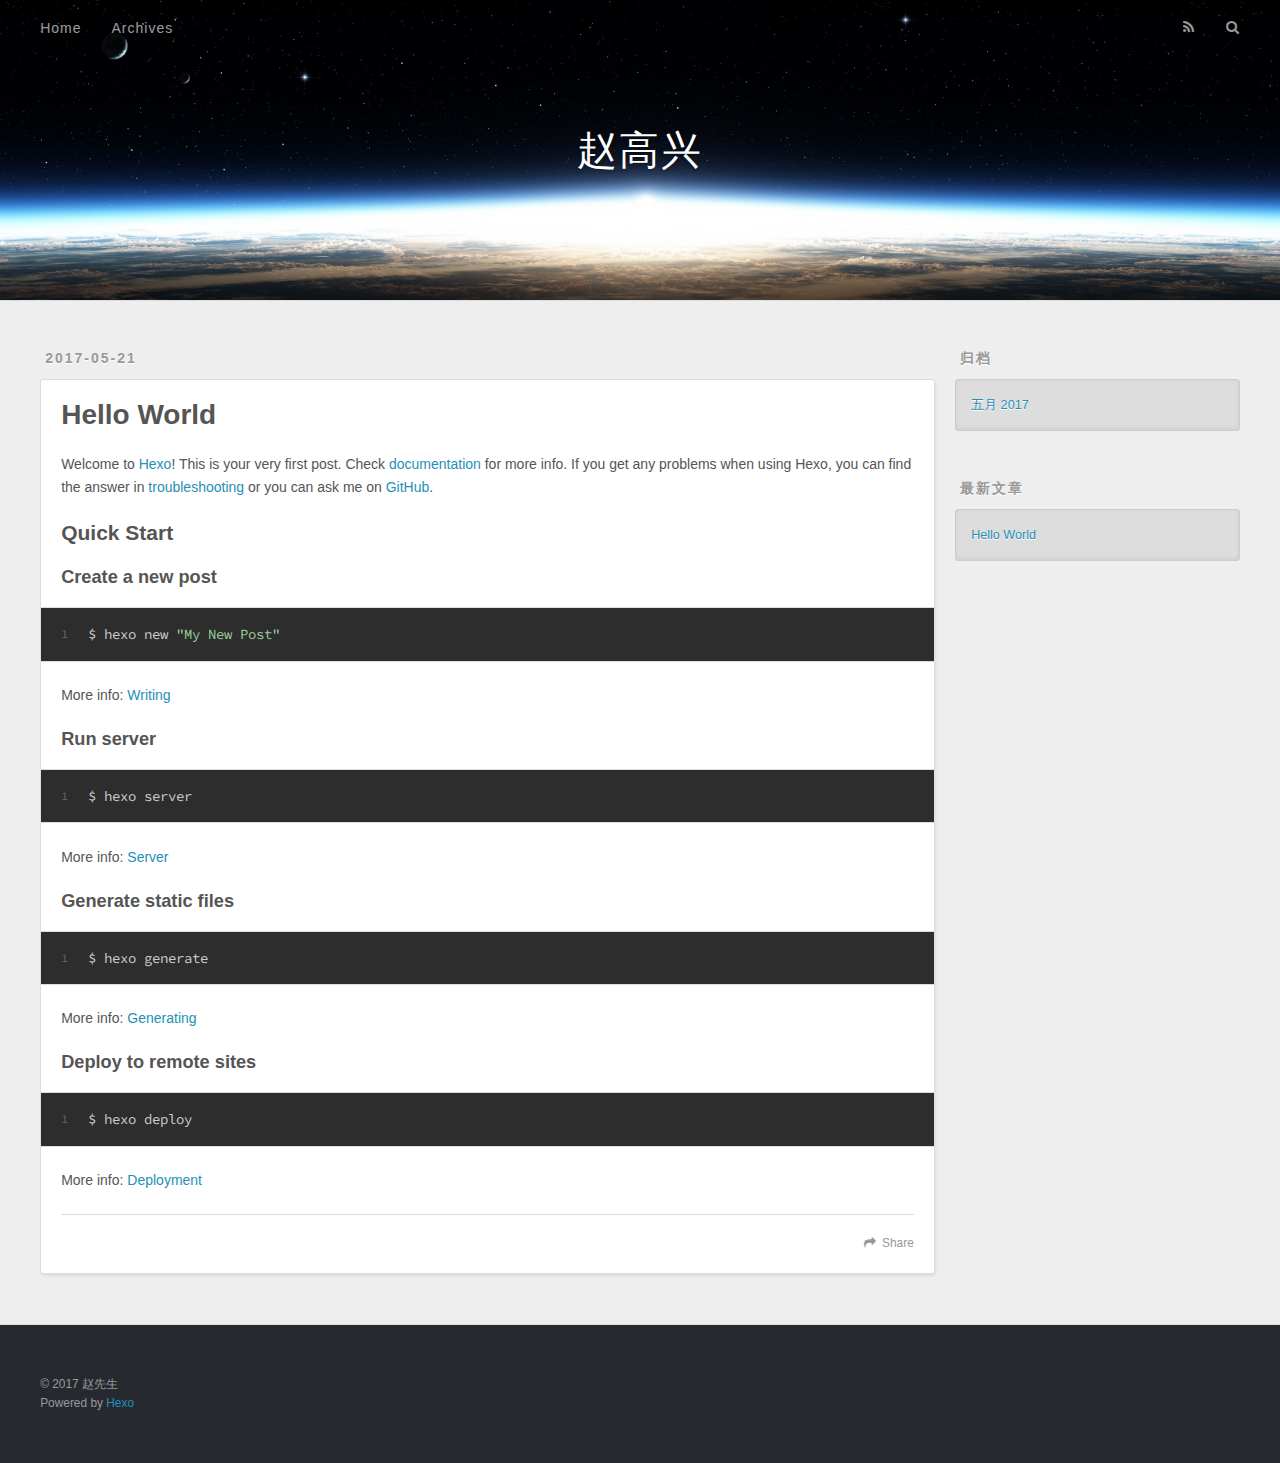
==== index.html @ 6058d3d8 "Site updated: 2017-05-21 15:05:29" ====
<!DOCTYPE html>
<html>
<head>
  <meta charset="utf-8">
  
  <title>赵高兴</title>
  <meta name="viewport" content="width=device-width, initial-scale=1, maximum-scale=1">
  <meta property="og:type" content="website">
<meta property="og:title" content="赵高兴">
<meta property="og:url" content="https://zhaogaoxing.github.io/index.html">
<meta property="og:site_name" content="赵高兴">
<meta name="twitter:card" content="summary">
<meta name="twitter:title" content="赵高兴">
  
    <link rel="alternate" href="/atom.xml" title="赵高兴" type="application/atom+xml">
  
  
    <link rel="icon" href="/favicon.png">
  
  
    <link href="//fonts.googleapis.com/css?family=Source+Code+Pro" rel="stylesheet" type="text/css">
  
  <link rel="stylesheet" href="/css/style.css">
  

</head>

<body>
  <div id="container">
    <div id="wrap">
      <header id="header">
  <div id="banner"></div>
  <div id="header-outer" class="outer">
    <div id="header-title" class="inner">
      <h1 id="logo-wrap">
        <a href="/" id="logo">赵高兴</a>
      </h1>
      
    </div>
    <div id="header-inner" class="inner">
      <nav id="main-nav">
        <a id="main-nav-toggle" class="nav-icon"></a>
        
          <a class="main-nav-link" href="/">Home</a>
        
          <a class="main-nav-link" href="/archives">Archives</a>
        
      </nav>
      <nav id="sub-nav">
        
          <a id="nav-rss-link" class="nav-icon" href="/atom.xml" title="RSS Feed"></a>
        
        <a id="nav-search-btn" class="nav-icon" title="搜索"></a>
      </nav>
      <div id="search-form-wrap">
        <form action="//google.com/search" method="get" accept-charset="UTF-8" class="search-form"><input type="search" name="q" class="search-form-input" placeholder="Search"><button type="submit" class="search-form-submit">&#xF002;</button><input type="hidden" name="sitesearch" value="https://zhaogaoxing.github.io"></form>
      </div>
    </div>
  </div>
</header>
      <div class="outer">
        <section id="main">
  
    <article id="post-hello-world" class="article article-type-post" itemscope itemprop="blogPost">
  <div class="article-meta">
    <a href="/2017/05/21/hello-world/" class="article-date">
  <time datetime="2017-05-21T06:46:39.520Z" itemprop="datePublished">2017-05-21</time>
</a>
    
  </div>
  <div class="article-inner">
    
    
      <header class="article-header">
        
  
    <h1 itemprop="name">
      <a class="article-title" href="/2017/05/21/hello-world/">Hello World</a>
    </h1>
  

      </header>
    
    <div class="article-entry" itemprop="articleBody">
      
        <p>Welcome to <a href="https://hexo.io/" target="_blank" rel="external">Hexo</a>! This is your very first post. Check <a href="https://hexo.io/docs/" target="_blank" rel="external">documentation</a> for more info. If you get any problems when using Hexo, you can find the answer in <a href="https://hexo.io/docs/troubleshooting.html" target="_blank" rel="external">troubleshooting</a> or you can ask me on <a href="https://github.com/hexojs/hexo/issues" target="_blank" rel="external">GitHub</a>.</p>
<h2 id="Quick-Start"><a href="#Quick-Start" class="headerlink" title="Quick Start"></a>Quick Start</h2><h3 id="Create-a-new-post"><a href="#Create-a-new-post" class="headerlink" title="Create a new post"></a>Create a new post</h3><figure class="highlight bash"><table><tr><td class="gutter"><pre><div class="line">1</div></pre></td><td class="code"><pre><div class="line">$ hexo new <span class="string">"My New Post"</span></div></pre></td></tr></table></figure>
<p>More info: <a href="https://hexo.io/docs/writing.html" target="_blank" rel="external">Writing</a></p>
<h3 id="Run-server"><a href="#Run-server" class="headerlink" title="Run server"></a>Run server</h3><figure class="highlight bash"><table><tr><td class="gutter"><pre><div class="line">1</div></pre></td><td class="code"><pre><div class="line">$ hexo server</div></pre></td></tr></table></figure>
<p>More info: <a href="https://hexo.io/docs/server.html" target="_blank" rel="external">Server</a></p>
<h3 id="Generate-static-files"><a href="#Generate-static-files" class="headerlink" title="Generate static files"></a>Generate static files</h3><figure class="highlight bash"><table><tr><td class="gutter"><pre><div class="line">1</div></pre></td><td class="code"><pre><div class="line">$ hexo generate</div></pre></td></tr></table></figure>
<p>More info: <a href="https://hexo.io/docs/generating.html" target="_blank" rel="external">Generating</a></p>
<h3 id="Deploy-to-remote-sites"><a href="#Deploy-to-remote-sites" class="headerlink" title="Deploy to remote sites"></a>Deploy to remote sites</h3><figure class="highlight bash"><table><tr><td class="gutter"><pre><div class="line">1</div></pre></td><td class="code"><pre><div class="line">$ hexo deploy</div></pre></td></tr></table></figure>
<p>More info: <a href="https://hexo.io/docs/deployment.html" target="_blank" rel="external">Deployment</a></p>

      
    </div>
    <footer class="article-footer">
      <a data-url="https://zhaogaoxing.github.io/2017/05/21/hello-world/" data-id="cj2ycz1je00007kfhvyjautcq" class="article-share-link">Share</a>
      
      
    </footer>
  </div>
  
</article>


  

</section>
        
          <aside id="sidebar">
  
    

  
    

  
    
  
    
  <div class="widget-wrap">
    <h3 class="widget-title">归档</h3>
    <div class="widget">
      <ul class="archive-list"><li class="archive-list-item"><a class="archive-list-link" href="/archives/2017/05/">五月 2017</a></li></ul>
    </div>
  </div>


  
    
  <div class="widget-wrap">
    <h3 class="widget-title">最新文章</h3>
    <div class="widget">
      <ul>
        
          <li>
            <a href="/2017/05/21/hello-world/">Hello World</a>
          </li>
        
      </ul>
    </div>
  </div>

  
</aside>
        
      </div>
      <footer id="footer">
  
  <div class="outer">
    <div id="footer-info" class="inner">
      &copy; 2017 赵先生<br>
      Powered by <a href="http://hexo.io/" target="_blank">Hexo</a>
    </div>
  </div>
</footer>
    </div>
    <nav id="mobile-nav">
  
    <a href="/" class="mobile-nav-link">Home</a>
  
    <a href="/archives" class="mobile-nav-link">Archives</a>
  
</nav>
    

<script src="//ajax.googleapis.com/ajax/libs/jquery/2.0.3/jquery.min.js"></script>


  <link rel="stylesheet" href="/fancybox/jquery.fancybox.css">
  <script src="/fancybox/jquery.fancybox.pack.js"></script>


<script src="/js/script.js"></script>

  </div>
</body>
</html>
---- css/style.css ----
body {
  width: 100%;
}
body:before,
body:after {
  content: "";
  display: table;
}
body:after {
  clear: both;
}
html,
body,
div,
span,
applet,
object,
iframe,
h1,
h2,
h3,
h4,
h5,
h6,
p,
blockquote,
pre,
a,
abbr,
acronym,
address,
big,
cite,
code,
del,
dfn,
em,
img,
ins,
kbd,
q,
s,
samp,
small,
strike,
strong,
sub,
sup,
tt,
var,
dl,
dt,
dd,
ol,
ul,
li,
fieldset,
form,
label,
legend,
table,
caption,
tbody,
tfoot,
thead,
tr,
th,
td {
  margin: 0;
  padding: 0;
  border: 0;
  outline: 0;
  font-weight: inherit;
  font-style: inherit;
  font-family: inherit;
  font-size: 100%;
  vertical-align: baseline;
}
body {
  line-height: 1;
  color: #000;
  background: #fff;
}
ol,
ul {
  list-style: none;
}
table {
  border-collapse: separate;
  border-spacing: 0;
  vertical-align: middle;
}
caption,
th,
td {
  text-align: left;
  font-weight: normal;
  vertical-align: middle;
}
a img {
  border: none;
}
input,
button {
  margin: 0;
  padding: 0;
}
input::-moz-focus-inner,
button::-moz-focus-inner {
  border: 0;
  padding: 0;
}
@font-face {
  font-family: FontAwesome;
  font-style: normal;
  font-weight: normal;
  src: url("fonts/fontawesome-webfont.eot?v=#4.0.3");
  src: url("fonts/fontawesome-webfont.eot?#iefix&v=#4.0.3") format("embedded-opentype"), url("fonts/fontawesome-webfont.woff?v=#4.0.3") format("woff"), url("fonts/fontawesome-webfont.ttf?v=#4.0.3") format("truetype"), url("fonts/fontawesome-webfont.svg#fontawesomeregular?v=#4.0.3") format("svg");
}
html,
body,
#container {
  height: 100%;
}
body {
  background: #eee;
  font: 14px "Helvetica Neue", Helvetica, Arial, sans-serif;
  -webkit-text-size-adjust: 100%;
}
.outer {
  max-width: 1220px;
  margin: 0 auto;
  padding: 0 20px;
}
.outer:before,
.outer:after {
  content: "";
  display: table;
}
.outer:after {
  clear: both;
}
.inner {
  display: inline;
  float: left;
  width: 98.33333333333333%;
  margin: 0 0.833333333333333%;
}
.left,
.alignleft {
  float: left;
}
.right,
.alignright {
  float: right;
}
.clear {
  clear: both;
}
#container {
  position: relative;
}
.mobile-nav-on {
  overflow: hidden;
}
#wrap {
  height: 100%;
  width: 100%;
  position: absolute;
  top: 0;
  left: 0;
  -webkit-transition: 0.2s ease-out;
  -moz-transition: 0.2s ease-out;
  -ms-transition: 0.2s ease-out;
  transition: 0.2s ease-out;
  z-index: 1;
  background: #eee;
}
.mobile-nav-on #wrap {
  left: 280px;
}
@media screen and (min-width: 768px) {
  #main {
    display: inline;
    float: left;
    width: 73.33333333333333%;
    margin: 0 0.833333333333333%;
  }
}
.article-date,
.article-category-link,
.archive-year,
.widget-title {
  text-decoration: none;
  text-transform: uppercase;
  letter-spacing: 2px;
  color: #999;
  margin-bottom: 1em;
  margin-left: 5px;
  line-height: 1em;
  text-shadow: 0 1px #fff;
  font-weight: bold;
}
.article-inner,
.archive-article-inner {
  background: #fff;
  -webkit-box-shadow: 1px 2px 3px #ddd;
  box-shadow: 1px 2px 3px #ddd;
  border: 1px solid #ddd;
  border-radius: 3px;
}
.article-entry h1,
.widget h1 {
  font-size: 2em;
}
.article-entry h2,
.widget h2 {
  font-size: 1.5em;
}
.article-entry h3,
.widget h3 {
  font-size: 1.3em;
}
.article-entry h4,
.widget h4 {
  font-size: 1.2em;
}
.article-entry h5,
.widget h5 {
  font-size: 1em;
}
.article-entry h6,
.widget h6 {
  font-size: 1em;
  color: #999;
}
.article-entry hr,
.widget hr {
  border: 1px dashed #ddd;
}
.article-entry strong,
.widget strong {
  font-weight: bold;
}
.article-entry em,
.widget em,
.article-entry cite,
.widget cite {
  font-style: italic;
}
.article-entry sup,
.widget sup,
.article-entry sub,
.widget sub {
  font-size: 0.75em;
  line-height: 0;
  position: relative;
  vertical-align: baseline;
}
.article-entry sup,
.widget sup {
  top: -0.5em;
}
.article-entry sub,
.widget sub {
  bottom: -0.2em;
}
.article-entry small,
.widget small {
  font-size: 0.85em;
}
.article-entry acronym,
.widget acronym,
.article-entry abbr,
.widget abbr {
  border-bottom: 1px dotted;
}
.article-entry ul,
.widget ul,
.article-entry ol,
.widget ol,
.article-entry dl,
.widget dl {
  margin: 0 20px;
  line-height: 1.6em;
}
.article-entry ul ul,
.widget ul ul,
.article-entry ol ul,
.widget ol ul,
.article-entry ul ol,
.widget ul ol,
.article-entry ol ol,
.widget ol ol {
  margin-top: 0;
  margin-bottom: 0;
}
.article-entry ul,
.widget ul {
  list-style: disc;
}
.article-entry ol,
.widget ol {
  list-style: decimal;
}
.article-entry dt,
.widget dt {
  font-weight: bold;
}
#header {
  height: 300px;
  position: relative;
  border-bottom: 1px solid #ddd;
}
#header:before,
#header:after {
  content: "";
  position: absolute;
  left: 0;
  right: 0;
  height: 40px;
}
#header:before {
  top: 0;
  background: -webkit-linear-gradient(rgba(0,0,0,0.2), transparent);
  background: -moz-linear-gradient(rgba(0,0,0,0.2), transparent);
  background: -ms-linear-gradient(rgba(0,0,0,0.2), transparent);
  background: linear-gradient(rgba(0,0,0,0.2), transparent);
}
#header:after {
  bottom: 0;
  background: -webkit-linear-gradient(transparent, rgba(0,0,0,0.2));
  background: -moz-linear-gradient(transparent, rgba(0,0,0,0.2));
  background: -ms-linear-gradient(transparent, rgba(0,0,0,0.2));
  background: linear-gradient(transparent, rgba(0,0,0,0.2));
}
#header-outer {
  height: 100%;
  position: relative;
}
#header-inner {
  position: relative;
  overflow: hidden;
}
#banner {
  position: absolute;
  top: 0;
  left: 0;
  width: 100%;
  height: 100%;
  background: url("images/banner.jpg") center #000;
  -webkit-background-size: cover;
  -moz-background-size: cover;
  background-size: cover;
  z-index: -1;
}
#header-title {
  text-align: center;
  height: 40px;
  position: absolute;
  top: 50%;
  left: 0;
  margin-top: -20px;
}
#logo,
#subtitle {
  text-decoration: none;
  color: #fff;
  font-weight: 300;
  text-shadow: 0 1px 4px rgba(0,0,0,0.3);
}
#logo {
  font-size: 40px;
  line-height: 40px;
  letter-spacing: 2px;
}
#subtitle {
  font-size: 16px;
  line-height: 16px;
  letter-spacing: 1px;
}
#subtitle-wrap {
  margin-top: 16px;
}
#main-nav {
  float: left;
  margin-left: -15px;
}
.nav-icon,
.main-nav-link {
  float: left;
  color: #fff;
  opacity: 0.6;
  text-decoration: none;
  text-shadow: 0 1px rgba(0,0,0,0.2);
  -webkit-transition: opacity 0.2s;
  -moz-transition: opacity 0.2s;
  -ms-transition: opacity 0.2s;
  transition: opacity 0.2s;
  display: block;
  padding: 20px 15px;
}
.nav-icon:hover,
.main-nav-link:hover {
  opacity: 1;
}
.nav-icon {
  font-family: FontAwesome;
  text-align: center;
  font-size: 14px;
  width: 14px;
  height: 14px;
  padding: 20px 15px;
  position: relative;
  cursor: pointer;
}
.main-nav-link {
  font-weight: 300;
  letter-spacing: 1px;
}
@media screen and (max-width: 479px) {
  .main-nav-link {
    display: none;
  }
}
#main-nav-toggle {
  display: none;
}
#main-nav-toggle:before {
  content: "\f0c9";
}
@media screen and (max-width: 479px) {
  #main-nav-toggle {
    display: block;
  }
}
#sub-nav {
  float: right;
  margin-right: -15px;
}
#nav-rss-link:before {
  content: "\f09e";
}
#nav-search-btn:before {
  content: "\f002";
}
#search-form-wrap {
  position: absolute;
  top: 15px;
  width: 150px;
  height: 30px;
  right: -150px;
  opacity: 0;
  -webkit-transition: 0.2s ease-out;
  -moz-transition: 0.2s ease-out;
  -ms-transition: 0.2s ease-out;
  transition: 0.2s ease-out;
}
#search-form-wrap.on {
  opacity: 1;
  right: 0;
}
@media screen and (max-width: 479px) {
  #search-form-wrap {
    width: 100%;
    right: -100%;
  }
}
.search-form {
  position: absolute;
  top: 0;
  left: 0;
  right: 0;
  background: #fff;
  padding: 5px 15px;
  border-radius: 15px;
  -webkit-box-shadow: 0 0 10px rgba(0,0,0,0.3);
  box-shadow: 0 0 10px rgba(0,0,0,0.3);
}
.search-form-input {
  border: none;
  background: none;
  color: #555;
  width: 100%;
  font: 13px "Helvetica Neue", Helvetica, Arial, sans-serif;
  outline: none;
}
.search-form-input::-webkit-search-results-decoration,
.search-form-input::-webkit-search-cancel-button {
  -webkit-appearance: none;
}
.search-form-submit {
  position: absolute;
  top: 50%;
  right: 10px;
  margin-top: -7px;
  font: 13px FontAwesome;
  border: none;
  background: none;
  color: #bbb;
  cursor: pointer;
}
.search-form-submit:hover,
.search-form-submit:focus {
  color: #777;
}
.article {
  margin: 50px 0;
}
.article-inner {
  overflow: hidden;
}
.article-meta:before,
.article-meta:after {
  content: "";
  display: table;
}
.article-meta:after {
  clear: both;
}
.article-date {
  float: left;
}
.article-category {
  float: left;
  line-height: 1em;
  color: #ccc;
  text-shadow: 0 1px #fff;
  margin-left: 8px;
}
.article-category:before {
  content: "\2022";
}
.article-category-link {
  margin: 0 12px 1em;
}
.article-header {
  padding: 20px 20px 0;
}
.article-title {
  text-decoration: none;
  font-size: 2em;
  font-weight: bold;
  color: #555;
  line-height: 1.1em;
  -webkit-transition: color 0.2s;
  -moz-transition: color 0.2s;
  -ms-transition: color 0.2s;
  transition: color 0.2s;
}
a.article-title:hover {
  color: #258fb8;
}
.article-entry {
  color: #555;
  padding: 0 20px;
}
.article-entry:before,
.article-entry:after {
  content: "";
  display: table;
}
.article-entry:after {
  clear: both;
}
.article-entry p,
.article-entry table {
  line-height: 1.6em;
  margin: 1.6em 0;
}
.article-entry h1,
.article-entry h2,
.article-entry h3,
.article-entry h4,
.article-entry h5,
.article-entry h6 {
  font-weight: bold;
}
.article-entry h1,
.article-entry h2,
.article-entry h3,
.article-entry h4,
.article-entry h5,
.article-entry h6 {
  line-height: 1.1em;
  margin: 1.1em 0;
}
.article-entry a {
  color: #258fb8;
  text-decoration: none;
}
.article-entry a:hover {
  text-decoration: underline;
}
.article-entry ul,
.article-entry ol,
.article-entry dl {
  margin-top: 1.6em;
  margin-bottom: 1.6em;
}
.article-entry img,
.article-entry video {
  max-width: 100%;
  height: auto;
  display: block;
  margin: auto;
}
.article-entry iframe {
  border: none;
}
.article-entry table {
  width: 100%;
  border-collapse: collapse;
  border-spacing: 0;
}
.article-entry th {
  font-weight: bold;
  border-bottom: 3px solid #ddd;
  padding-bottom: 0.5em;
}
.article-entry td {
  border-bottom: 1px solid #ddd;
  padding: 10px 0;
}
.article-entry blockquote {
  font-family: Georgia, "Times New Roman", serif;
  font-size: 1.4em;
  margin: 1.6em 20px;
  text-align: center;
}
.article-entry blockquote footer {
  font-size: 14px;
  margin: 1.6em 0;
  font-family: "Helvetica Neue", Helvetica, Arial, sans-serif;
}
.article-entry blockquote footer cite:before {
  content: "—";
  padding: 0 0.5em;
}
.article-entry .pullquote {
  text-align: left;
  width: 45%;
  margin: 0;
}
.article-entry .pullquote.left {
  margin-left: 0.5em;
  margin-right: 1em;
}
.article-entry .pullquote.right {
  margin-right: 0.5em;
  margin-left: 1em;
}
.article-entry .caption {
  color: #999;
  display: block;
  font-size: 0.9em;
  margin-top: 0.5em;
  position: relative;
  text-align: center;
}
.article-entry .video-container {
  position: relative;
  padding-top: 56.25%;
  height: 0;
  overflow: hidden;
}
.article-entry .video-container iframe,
.article-entry .video-container object,
.article-entry .video-container embed {
  position: absolute;
  top: 0;
  left: 0;
  width: 100%;
  height: 100%;
  margin-top: 0;
}
.article-more-link a {
  display: inline-block;
  line-height: 1em;
  padding: 6px 15px;
  border-radius: 15px;
  background: #eee;
  color: #999;
  text-shadow: 0 1px #fff;
  text-decoration: none;
}
.article-more-link a:hover {
  background: #258fb8;
  color: #fff;
  text-decoration: none;
  text-shadow: 0 1px #1e7293;
}
.article-footer {
  font-size: 0.85em;
  line-height: 1.6em;
  border-top: 1px solid #ddd;
  padding-top: 1.6em;
  margin: 0 20px 20px;
}
.article-footer:before,
.article-footer:after {
  content: "";
  display: table;
}
.article-footer:after {
  clear: both;
}
.article-footer a {
  color: #999;
  text-decoration: none;
}
.article-footer a:hover {
  color: #555;
}
.article-tag-list-item {
  float: left;
  margin-right: 10px;
}
.article-tag-list-link:before {
  content: "#";
}
.article-comment-link {
  float: right;
}
.article-comment-link:before {
  content: "\f075";
  font-family: FontAwesome;
  padding-right: 8px;
}
.article-share-link {
  cursor: pointer;
  float: right;
  margin-left: 20px;
}
.article-share-link:before {
  content: "\f064";
  font-family: FontAwesome;
  padding-right: 6px;
}
#article-nav {
  position: relative;
}
#article-nav:before,
#article-nav:after {
  content: "";
  display: table;
}
#article-nav:after {
  clear: both;
}
@media screen and (min-width: 768px) {
  #article-nav {
    margin: 50px 0;
  }
  #article-nav:before {
    width: 8px;
    height: 8px;
    position: absolute;
    top: 50%;
    left: 50%;
    margin-top: -4px;
    margin-left: -4px;
    content: "";
    border-radius: 50%;
    background: #ddd;
    -webkit-box-shadow: 0 1px 2px #fff;
    box-shadow: 0 1px 2px #fff;
  }
}
.article-nav-link-wrap {
  text-decoration: none;
  text-shadow: 0 1px #fff;
  color: #999;
  -webkit-box-sizing: border-box;
  -moz-box-sizing: border-box;
  box-sizing: border-box;
  margin-top: 50px;
  text-align: center;
  display: block;
}
.article-nav-link-wrap:hover {
  color: #555;
}
@media screen and (min-width: 768px) {
  .article-nav-link-wrap {
    width: 50%;
    margin-top: 0;
  }
}
@media screen and (min-width: 768px) {
  #article-nav-newer {
    float: left;
    text-align: right;
    padding-right: 20px;
  }
}
@media screen and (min-width: 768px) {
  #article-nav-older {
    float: right;
    text-align: left;
    padding-left: 20px;
  }
}
.article-nav-caption {
  text-transform: uppercase;
  letter-spacing: 2px;
  color: #ddd;
  line-height: 1em;
  font-weight: bold;
}
#article-nav-newer .article-nav-caption {
  margin-right: -2px;
}
.article-nav-title {
  font-size: 0.85em;
  line-height: 1.6em;
  margin-top: 0.5em;
}
.article-share-box {
  position: absolute;
  display: none;
  background: #fff;
  -webkit-box-shadow: 1px 2px 10px rgba(0,0,0,0.2);
  box-shadow: 1px 2px 10px rgba(0,0,0,0.2);
  border-radius: 3px;
  margin-left: -145px;
  overflow: hidden;
  z-index: 1;
}
.article-share-box.on {
  display: block;
}
.article-share-input {
  width: 100%;
  background: none;
  -webkit-box-sizing: border-box;
  -moz-box-sizing: border-box;
  box-sizing: border-box;
  font: 14px "Helvetica Neue", Helvetica, Arial, sans-serif;
  padding: 0 15px;
  color: #555;
  outline: none;
  border: 1px solid #ddd;
  border-radius: 3px 3px 0 0;
  height: 36px;
  line-height: 36px;
}
.article-share-links {
  background: #eee;
}
.article-share-links:before,
.article-share-links:after {
  content: "";
  display: table;
}
.article-share-links:after {
  clear: both;
}
.article-share-twitter,
.article-share-facebook,
.article-share-pinterest,
.article-share-google {
  width: 50px;
  height: 36px;
  display: block;
  float: left;
  position: relative;
  color: #999;
  text-shadow: 0 1px #fff;
}
.article-share-twitter:before,
.article-share-facebook:before,
.article-share-pinterest:before,
.article-share-google:before {
  font-size: 20px;
  font-family: FontAwesome;
  width: 20px;
  height: 20px;
  position: absolute;
  top: 50%;
  left: 50%;
  margin-top: -10px;
  margin-left: -10px;
  text-align: center;
}
.article-share-twitter:hover,
.article-share-facebook:hover,
.article-share-pinterest:hover,
.article-share-google:hover {
  color: #fff;
}
.article-share-twitter:before {
  content: "\f099";
}
.article-share-twitter:hover {
  background: #00aced;
  text-shadow: 0 1px #008abe;
}
.article-share-facebook:before {
  content: "\f09a";
}
.article-share-facebook:hover {
  background: #3b5998;
  text-shadow: 0 1px #2f477a;
}
.article-share-pinterest:before {
  content: "\f0d2";
}
.article-share-pinterest:hover {
  background: #cb2027;
  text-shadow: 0 1px #a21a1f;
}
.article-share-google:before {
  content: "\f0d5";
}
.article-share-google:hover {
  background: #dd4b39;
  text-shadow: 0 1px #be3221;
}
.article-gallery {
  background: #000;
  position: relative;
}
.article-gallery-photos {
  position: relative;
  overflow: hidden;
}
.article-gallery-img {
  display: none;
  max-width: 100%;
}
.article-gallery-img:first-child {
  display: block;
}
.article-gallery-img.loaded {
  position: absolute;
  display: block;
}
.article-gallery-img img {
  display: block;
  max-width: 100%;
  margin: 0 auto;
}
#comments {
  background: #fff;
  -webkit-box-shadow: 1px 2px 3px #ddd;
  box-shadow: 1px 2px 3px #ddd;
  padding: 20px;
  border: 1px solid #ddd;
  border-radius: 3px;
  margin: 50px 0;
}
#comments a {
  color: #258fb8;
}
.archives-wrap {
  margin: 50px 0;
}
.archives:before,
.archives:after {
  content: "";
  display: table;
}
.archives:after {
  clear: both;
}
.archive-year-wrap {
  margin-bottom: 1em;
}
.archives {
  -webkit-column-gap: 10px;
  -moz-column-gap: 10px;
  column-gap: 10px;
}
@media screen and (min-width: 480px) and (max-width: 767px) {
  .archives {
    -webkit-column-count: 2;
    -moz-column-count: 2;
    column-count: 2;
  }
}
@media screen and (min-width: 768px) {
  .archives {
    -webkit-column-count: 3;
    -moz-column-count: 3;
    column-count: 3;
  }
}
.archive-article {
  -webkit-column-break-inside: avoid;
  page-break-inside: avoid;
  overflow: hidden;
  break-inside: avoid-column;
}
.archive-article-inner {
  padding: 10px;
  margin-bottom: 15px;
}
.archive-article-title {
  text-decoration: none;
  font-weight: bold;
  color: #555;
  -webkit-transition: color 0.2s;
  -moz-transition: color 0.2s;
  -ms-transition: color 0.2s;
  transition: color 0.2s;
  line-height: 1.6em;
}
.archive-article-title:hover {
  color: #258fb8;
}
.archive-article-footer {
  margin-top: 1em;
}
.archive-article-date {
  color: #999;
  text-decoration: none;
  font-size: 0.85em;
  line-height: 1em;
  margin-bottom: 0.5em;
  display: block;
}
#page-nav {
  margin: 50px auto;
  background: #fff;
  -webkit-box-shadow: 1px 2px 3px #ddd;
  box-shadow: 1px 2px 3px #ddd;
  border: 1px solid #ddd;
  border-radius: 3px;
  text-align: center;
  color: #999;
  overflow: hidden;
}
#page-nav:before,
#page-nav:after {
  content: "";
  display: table;
}
#page-nav:after {
  clear: both;
}
#page-nav a,
#page-nav span {
  padding: 10px 20px;
  line-height: 1;
  height: 2ex;
}
#page-nav a {
  color: #999;
  text-decoration: none;
}
#page-nav a:hover {
  background: #999;
  color: #fff;
}
#page-nav .prev {
  float: left;
}
#page-nav .next {
  float: right;
}
#page-nav .page-number {
  display: inline-block;
}
@media screen and (max-width: 479px) {
  #page-nav .page-number {
    display: none;
  }
}
#page-nav .current {
  color: #555;
  font-weight: bold;
}
#page-nav .space {
  color: #ddd;
}
#footer {
  background: #262a30;
  padding: 50px 0;
  border-top: 1px solid #ddd;
  color: #999;
}
#footer a {
  color: #258fb8;
  text-decoration: none;
}
#footer a:hover {
  text-decoration: underline;
}
#footer-info {
  line-height: 1.6em;
  font-size: 0.85em;
}
.article-entry pre,
.article-entry .highlight {
  background: #2d2d2d;
  margin: 0 -20px;
  padding: 15px 20px;
  border-style: solid;
  border-color: #ddd;
  border-width: 1px 0;
  overflow: auto;
  color: #ccc;
  line-height: 22.400000000000002px;
}
.article-entry .highlight .gutter pre,
.article-entry .gist .gist-file .gist-data .line-numbers {
  color: #666;
  font-size: 0.85em;
}
.article-entry pre,
.article-entry code {
  font-family: "Source Code Pro", Consolas, Monaco, Menlo, Consolas, monospace;
}
.article-entry code {
  background: #eee;
  text-shadow: 0 1px #fff;
  padding: 0 0.3em;
}
.article-entry pre code {
  background: none;
  text-shadow: none;
  padding: 0;
}
.article-entry .highlight pre {
  border: none;
  margin: 0;
  padding: 0;
}
.article-entry .highlight table {
  margin: 0;
  width: auto;
}
.article-entry .highlight td {
  border: none;
  padding: 0;
}
.article-entry .highlight figcaption {
  font-size: 0.85em;
  color: #999;
  line-height: 1em;
  margin-bottom: 1em;
}
.article-entry .highlight figcaption:before,
.article-entry .highlight figcaption:after {
  content: "";
  display: table;
}
.article-entry .highlight figcaption:after {
  clear: both;
}
.article-entry .highlight figcaption a {
  float: right;
}
.article-entry .highlight .gutter pre {
  text-align: right;
  padding-right: 20px;
}
.article-entry .highlight .line {
  height: 22.400000000000002px;
}
.article-entry .highlight .line.marked {
  background: #515151;
}
.article-entry .gist {
  margin: 0 -20px;
  border-style: solid;
  border-color: #ddd;
  border-width: 1px 0;
  background: #2d2d2d;
  padding: 15px 20px 15px 0;
}
.article-entry .gist .gist-file {
  border: none;
  font-family: "Source Code Pro", Consolas, Monaco, Menlo, Consolas, monospace;
  margin: 0;
}
.article-entry .gist .gist-file .gist-data {
  background: none;
  border: none;
}
.article-entry .gist .gist-file .gist-data .line-numbers {
  background: none;
  border: none;
  padding: 0 20px 0 0;
}
.article-entry .gist .gist-file .gist-data .line-data {
  padding: 0 !important;
}
.article-entry .gist .gist-file .highlight {
  margin: 0;
  padding: 0;
  border: none;
}
.article-entry .gist .gist-file .gist-meta {
  background: #2d2d2d;
  color: #999;
  font: 0.85em "Helvetica Neue", Helvetica, Arial, sans-serif;
  text-shadow: 0 0;
  padding: 0;
  margin-top: 1em;
  margin-left: 20px;
}
.article-entry .gist .gist-file .gist-meta a {
  color: #258fb8;
  font-weight: normal;
}
.article-entry .gist .gist-file .gist-meta a:hover {
  text-decoration: underline;
}
pre .comment,
pre .title {
  color: #999;
}
pre .variable,
pre .attribute,
pre .tag,
pre .regexp,
pre .ruby .constant,
pre .xml .tag .title,
pre .xml .pi,
pre .xml .doctype,
pre .html .doctype,
pre .css .id,
pre .css .class,
pre .css .pseudo {
  color: #f2777a;
}
pre .number,
pre .preprocessor,
pre .built_in,
pre .literal,
pre .params,
pre .constant {
  color: #f99157;
}
pre .class,
pre .ruby .class .title,
pre .css .rules .attribute {
  color: #9c9;
}
pre .string,
pre .value,
pre .inheritance,
pre .header,
pre .ruby .symbol,
pre .xml .cdata {
  color: #9c9;
}
pre .css .hexcolor {
  color: #6cc;
}
pre .function,
pre .python .decorator,
pre .python .title,
pre .ruby .function .title,
pre .ruby .title .keyword,
pre .perl .sub,
pre .javascript .title,
pre .coffeescript .title {
  color: #69c;
}
pre .keyword,
pre .javascript .function {
  color: #c9c;
}
@media screen and (max-width: 479px) {
  #mobile-nav {
    position: absolute;
    top: 0;
    left: 0;
    width: 280px;
    height: 100%;
    background: #191919;
    border-right: 1px solid #fff;
  }
}
@media screen and (max-width: 479px) {
  .mobile-nav-link {
    display: block;
    color: #999;
    text-decoration: none;
    padding: 15px 20px;
    font-weight: bold;
  }
  .mobile-nav-link:hover {
    color: #fff;
  }
}
@media screen and (min-width: 768px) {
  #sidebar {
    display: inline;
    float: left;
    width: 23.333333333333332%;
    margin: 0 0.833333333333333%;
  }
}
.widget-wrap {
  margin: 50px 0;
}
.widget {
  color: #777;
  text-shadow: 0 1px #fff;
  background: #ddd;
  -webkit-box-shadow: 0 -1px 4px #ccc inset;
  box-shadow: 0 -1px 4px #ccc inset;
  border: 1px solid #ccc;
  padding: 15px;
  border-radius: 3px;
}
.widget a {
  color: #258fb8;
  text-decoration: none;
}
.widget a:hover {
  text-decoration: underline;
}
.widget ul ul,
.widget ol ul,
.widget dl ul,
.widget ul ol,
.widget ol ol,
.widget dl ol,
.widget ul dl,
.widget ol dl,
.widget dl dl {
  margin-left: 15px;
  list-style: disc;
}
.widget {
  line-height: 1.6em;
  word-wrap: break-word;
  font-size: 0.9em;
}
.widget ul,
.widget ol {
  list-style: none;
  margin: 0;
}
.widget ul ul,
.widget ol ul,
.widget ul ol,
.widget ol ol {
  margin: 0 20px;
}
.widget ul ul,
.widget ol ul {
  list-style: disc;
}
.widget ul ol,
.widget ol ol {
  list-style: decimal;
}
.category-list-count,
.tag-list-count,
.archive-list-count {
  padding-left: 5px;
  color: #999;
  font-size: 0.85em;
}
.category-list-count:before,
.tag-list-count:before,
.archive-list-count:before {
  content: "(";
}
.category-list-count:after,
.tag-list-count:after,
.archive-list-count:after {
  content: ")";
}
.tagcloud a {
  margin-right: 5px;
  display: inline-block;
}
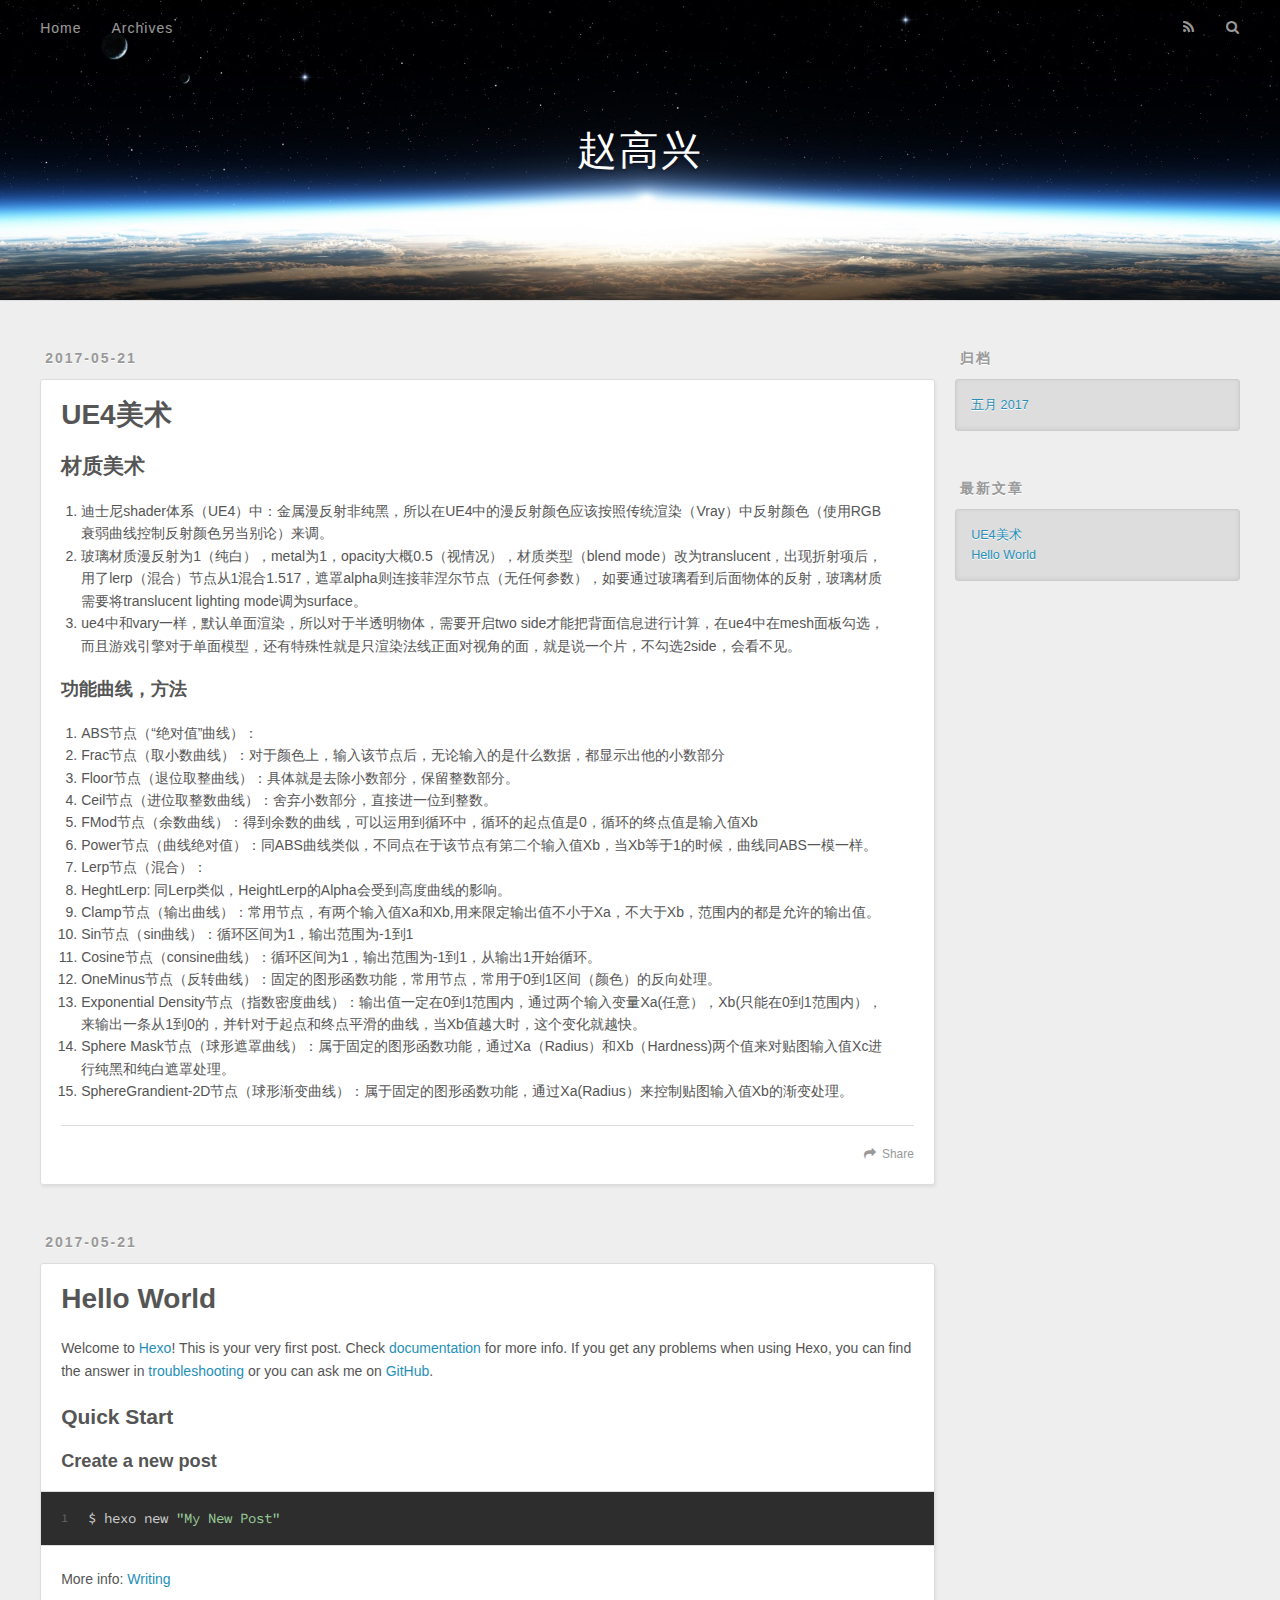
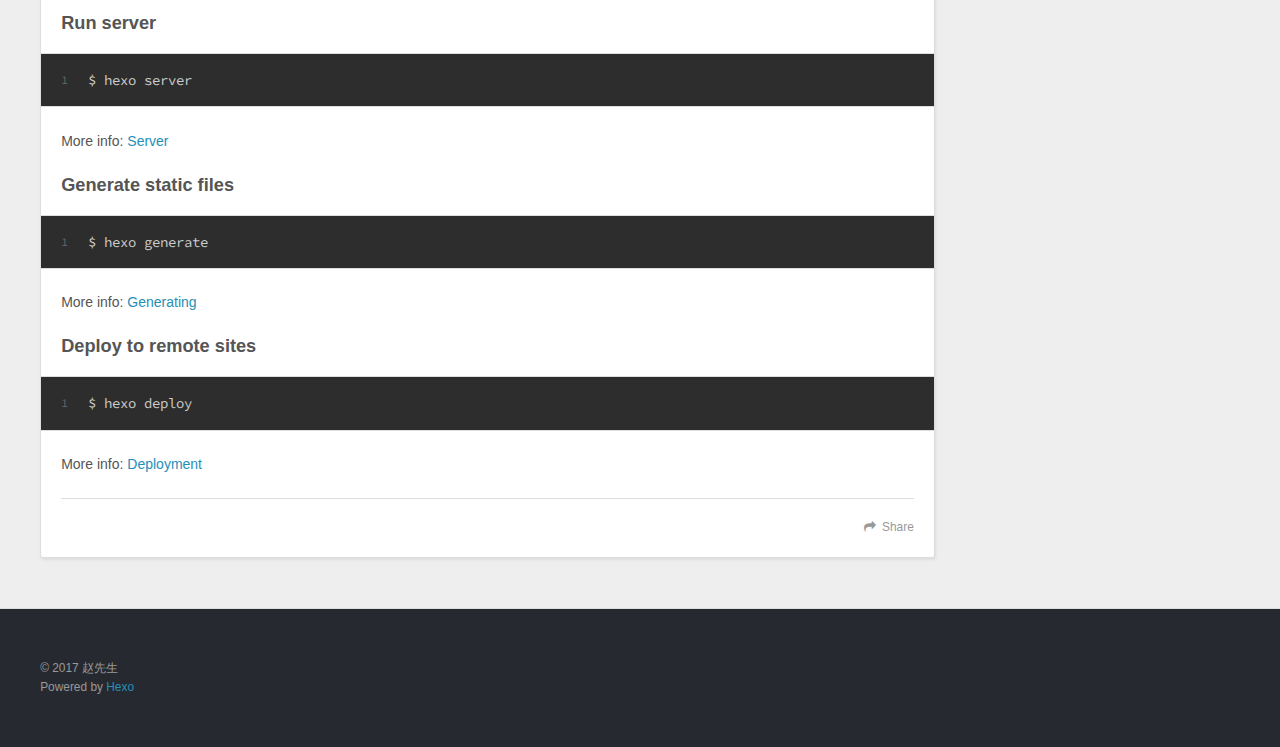
==== commit 063efda6: "Site updated: 2017-05-21 15:12:33" ====
--- a/index.html
+++ b/index.html
@@ -61,6 +61,64 @@
       <div class="outer">
         <section id="main">
   
+    <article id="post-UE4美术" class="article article-type-post" itemscope itemprop="blogPost">
+  <div class="article-meta">
+    <a href="/2017/05/21/UE4美术/" class="article-date">
+  <time datetime="2017-05-21T07:09:24.190Z" itemprop="datePublished">2017-05-21</time>
+</a>
+    
+  </div>
+  <div class="article-inner">
+    
+    
+      <header class="article-header">
+        
+  
+    <h1 itemprop="name">
+      <a class="article-title" href="/2017/05/21/UE4美术/">UE4美术</a>
+    </h1>
+  
+
+      </header>
+    
+    <div class="article-entry" itemprop="articleBody">
+      
+        <h2 id="材质美术"><a href="#材质美术" class="headerlink" title="材质美术"></a>材质美术</h2><ol>
+<li>迪士尼shader体系（UE4）中：金属漫反射非纯黑，所以在UE4中的漫反射颜色应该按照传统渲染（Vray）中反射颜色（使用RGB衰弱曲线控制反射颜色另当别论）来调。</li>
+<li>玻璃材质漫反射为1（纯白），metal为1，opacity大概0.5（视情况），材质类型（blend mode）改为translucent，出现折射项后，用了lerp（混合）节点从1混合1.517，遮罩alpha则连接菲涅尔节点（无任何参数），如要通过玻璃看到后面物体的反射，玻璃材质需要将translucent lighting mode调为surface。</li>
+<li>ue4中和vary一样，默认单面渲染，所以对于半透明物体，需要开启two side才能把背面信息进行计算，在ue4中在mesh面板勾选，而且游戏引擎对于单面模型，还有特殊性就是只渲染法线正面对视角的面，就是说一个片，不勾选2side，会看不见。</li>
+</ol>
+<h3 id="功能曲线，方法"><a href="#功能曲线，方法" class="headerlink" title="功能曲线，方法"></a>功能曲线，方法</h3><ol>
+<li>ABS节点（“绝对值”曲线）：</li>
+<li>Frac节点（取小数曲线）：对于颜色上，输入该节点后，无论输入的是什么数据，都显示出他的小数部分</li>
+<li>Floor节点（退位取整曲线）：具体就是去除小数部分，保留整数部分。</li>
+<li>Ceil节点（进位取整数曲线）：舍弃小数部分，直接进一位到整数。</li>
+<li>FMod节点（余数曲线）：得到余数的曲线，可以运用到循环中，循环的起点值是0，循环的终点值是输入值Xb</li>
+<li>Power节点（曲线绝对值）：同ABS曲线类似，不同点在于该节点有第二个输入值Xb，当Xb等于1的时候，曲线同ABS一模一样。</li>
+<li>Lerp节点（混合）：</li>
+<li>HeghtLerp: 同Lerp类似，HeightLerp的Alpha会受到高度曲线的影响。</li>
+<li>Clamp节点（输出曲线）：常用节点，有两个输入值Xa和Xb,用来限定输出值不小于Xa，不大于Xb，范围内的都是允许的输出值。</li>
+<li>Sin节点（sin曲线）：循环区间为1，输出范围为-1到1</li>
+<li>Cosine节点（consine曲线）：循环区间为1，输出范围为-1到1，从输出1开始循环。</li>
+<li>OneMinus节点（反转曲线）：固定的图形函数功能，常用节点，常用于0到1区间（颜色）的反向处理。</li>
+<li>Exponential Density节点（指数密度曲线）：输出值一定在0到1范围内，通过两个输入变量Xa(任意），Xb(只能在0到1范围内），来输出一条从1到0的，并针对于起点和终点平滑的曲线，当Xb值越大时，这个变化就越快。</li>
+<li>Sphere Mask节点（球形遮罩曲线）：属于固定的图形函数功能，通过Xa（Radius）和Xb（Hardness)两个值来对贴图输入值Xc进行纯黑和纯白遮罩处理。</li>
+<li>SphereGrandient-2D节点（球形渐变曲线）：属于固定的图形函数功能，通过Xa(Radius）来控制贴图输入值Xb的渐变处理。</li>
+</ol>
+
+      
+    </div>
+    <footer class="article-footer">
+      <a data-url="https://zhaogaoxing.github.io/2017/05/21/UE4美术/" data-id="cj2yd83n10000esfhqj2szcqc" class="article-share-link">Share</a>
+      
+      
+    </footer>
+  </div>
+  
+</article>
+
+
+  
     <article id="post-hello-world" class="article article-type-post" itemscope itemprop="blogPost">
   <div class="article-meta">
     <a href="/2017/05/21/hello-world/" class="article-date">
@@ -96,7 +154,7 @@
       
     </div>
     <footer class="article-footer">
-      <a data-url="https://zhaogaoxing.github.io/2017/05/21/hello-world/" data-id="cj2ycz1je00007kfhvyjautcq" class="article-share-link">Share</a>
+      <a data-url="https://zhaogaoxing.github.io/2017/05/21/hello-world/" data-id="cj2yd83n60001esfhdz87qik8" class="article-share-link">Share</a>
       
       
     </footer>
@@ -136,6 +194,10 @@
       <ul>
         
           <li>
+            <a href="/2017/05/21/UE4美术/">UE4美术</a>
+          </li>
+        
+          <li>
             <a href="/2017/05/21/hello-world/">Hello World</a>
           </li>
         
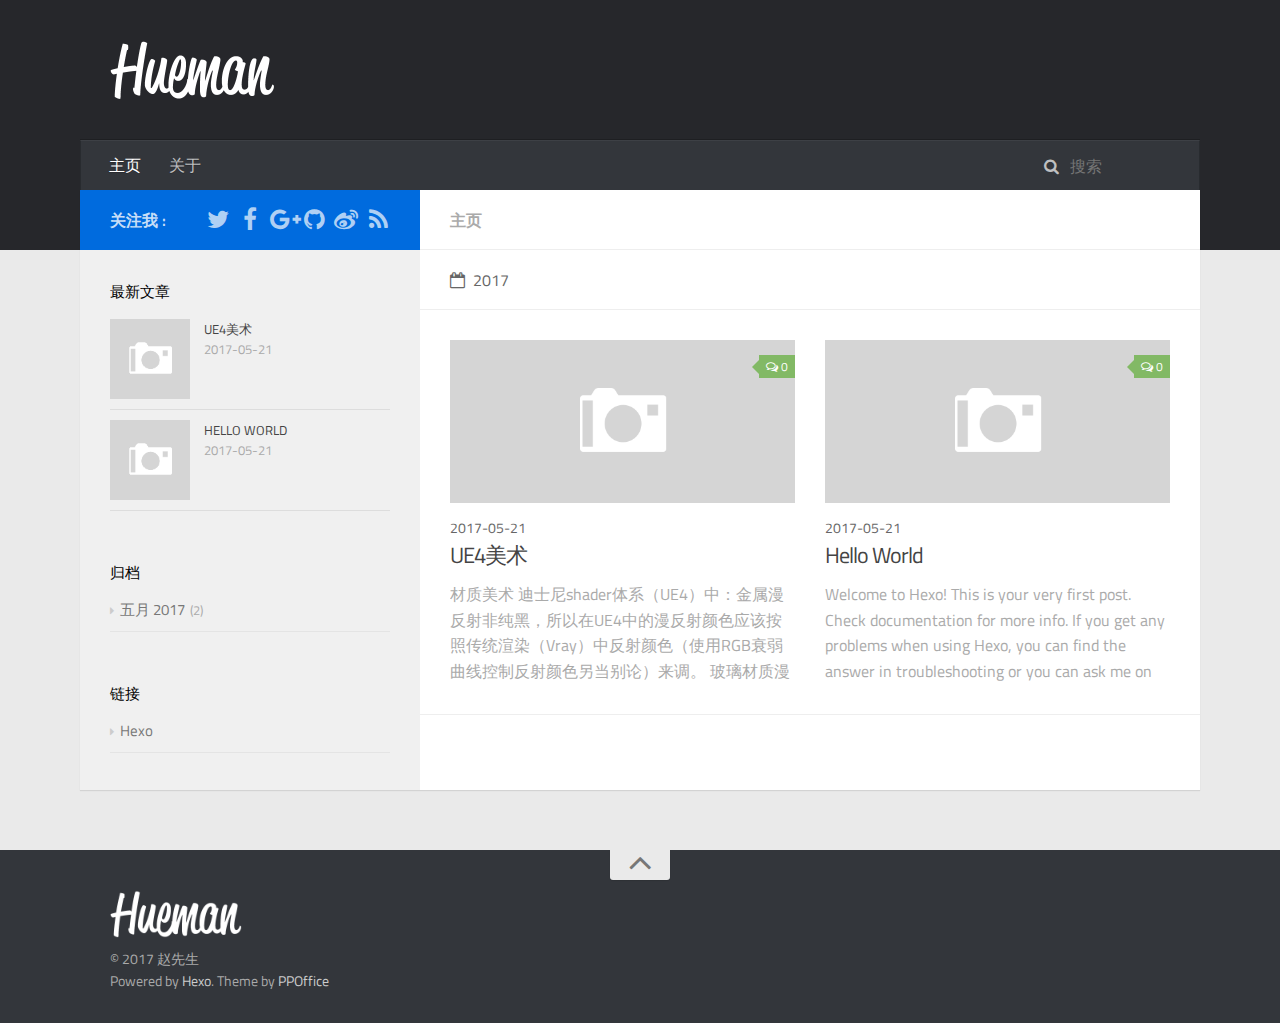
==== commit 88af7ccb: "Site updated: 2017-05-21 15:28:08" ====
--- a/index.html
+++ b/index.html
@@ -1,242 +1,446 @@
 <!DOCTYPE html>
 <html>
 <head>
-  <meta charset="utf-8">
-  
-  <title>赵高兴</title>
-  <meta name="viewport" content="width=device-width, initial-scale=1, maximum-scale=1">
-  <meta property="og:type" content="website">
+    <meta charset="utf-8">
+    
+    <title>赵高兴</title>
+    <meta name="viewport" content="width=device-width, initial-scale=1, maximum-scale=1">
+    
+    <meta property="og:type" content="website">
 <meta property="og:title" content="赵高兴">
 <meta property="og:url" content="https://zhaogaoxing.github.io/index.html">
 <meta property="og:site_name" content="赵高兴">
 <meta name="twitter:card" content="summary">
 <meta name="twitter:title" content="赵高兴">
-  
-    <link rel="alternate" href="/atom.xml" title="赵高兴" type="application/atom+xml">
-  
-  
-    <link rel="icon" href="/favicon.png">
-  
-  
-    <link href="//fonts.googleapis.com/css?family=Source+Code+Pro" rel="stylesheet" type="text/css">
-  
-  <link rel="stylesheet" href="/css/style.css">
-  
+    
+
+    
+        <link rel="alternate" href="/" title="赵高兴" type="application/atom+xml" />
+    
+
+    
+
+    <link rel="stylesheet" href="/libs/font-awesome/css/font-awesome.min.css">
+    <link rel="stylesheet" href="/libs/titillium-web/styles.css">
+    <link rel="stylesheet" href="/libs/source-code-pro/styles.css">
+
+    <link rel="stylesheet" href="/css/style.css">
+
+    <script src="/libs/jquery/2.0.3/jquery.min.js"></script>
+    
+    
+        <link rel="stylesheet" href="/libs/lightgallery/css/lightgallery.min.css">
+    
+    
+        <link rel="stylesheet" href="/libs/justified-gallery/justifiedGallery.min.css">
+    
+    
+    
 
 </head>
 
 <body>
-  <div id="container">
     <div id="wrap">
-      <header id="header">
-  <div id="banner"></div>
-  <div id="header-outer" class="outer">
-    <div id="header-title" class="inner">
-      <h1 id="logo-wrap">
-        <a href="/" id="logo">赵高兴</a>
-      </h1>
-      
-    </div>
-    <div id="header-inner" class="inner">
-      <nav id="main-nav">
-        <a id="main-nav-toggle" class="nav-icon"></a>
-        
-          <a class="main-nav-link" href="/">Home</a>
-        
-          <a class="main-nav-link" href="/archives">Archives</a>
-        
-      </nav>
-      <nav id="sub-nav">
-        
-          <a id="nav-rss-link" class="nav-icon" href="/atom.xml" title="RSS Feed"></a>
-        
-        <a id="nav-search-btn" class="nav-icon" title="搜索"></a>
-      </nav>
-      <div id="search-form-wrap">
-        <form action="//google.com/search" method="get" accept-charset="UTF-8" class="search-form"><input type="search" name="q" class="search-form-input" placeholder="Search"><button type="submit" class="search-form-submit">&#xF002;</button><input type="hidden" name="sitesearch" value="https://zhaogaoxing.github.io"></form>
-      </div>
-    </div>
-  </div>
+        <header id="header">
+    <div id="header-outer" class="outer">
+        <div class="container">
+            <div class="container-inner">
+                <div id="header-title">
+                    <h1 class="logo-wrap">
+                        <a href="/" class="logo"></a>
+                    </h1>
+                    
+                </div>
+                <div id="header-inner" class="nav-container">
+                    <a id="main-nav-toggle" class="nav-icon fa fa-bars"></a>
+                    <div class="nav-container-inner">
+                        <ul id="main-nav">
+                            
+                                <li class="main-nav-list-item" >
+                                    <a class="main-nav-list-link" href="/">主页</a>
+                                </li>
+                            
+                                        
+                                    
+                                <li class="main-nav-list-item" >
+                                    <a class="main-nav-list-link" href="/about/index.html">关于</a>
+                                </li>
+                            
+                        </ul>
+                        <nav id="sub-nav">
+                            <div id="search-form-wrap">
+
+    <form class="search-form">
+        <input type="text" class="ins-search-input search-form-input" placeholder="搜索" />
+        <button type="submit" class="search-form-submit"></button>
+    </form>
+    <div class="ins-search">
+    <div class="ins-search-mask"></div>
+    <div class="ins-search-container">
+        <div class="ins-input-wrapper">
+            <input type="text" class="ins-search-input" placeholder="想要查找什么..." />
+            <span class="ins-close ins-selectable"><i class="fa fa-times-circle"></i></span>
+        </div>
+        <div class="ins-section-wrapper">
+            <div class="ins-section-container"></div>
+        </div>
+    </div>
+</div>
+<script>
+(function (window) {
+    var INSIGHT_CONFIG = {
+        TRANSLATION: {
+            POSTS: '文章',
+            PAGES: '页面',
+            CATEGORIES: '分类',
+            TAGS: '标签',
+            UNTITLED: '(未命名)',
+        },
+        ROOT_URL: '/',
+        CONTENT_URL: '/content.json',
+    };
+    window.INSIGHT_CONFIG = INSIGHT_CONFIG;
+})(window);
+</script>
+<script src="/js/insight.js"></script>
+
+</div>
+                        </nav>
+                    </div>
+                </div>
+            </div>
+        </div>
+    </div>
 </header>
-      <div class="outer">
-        <section id="main">
-  
-    <article id="post-UE4美术" class="article article-type-post" itemscope itemprop="blogPost">
-  <div class="article-meta">
-    <a href="/2017/05/21/UE4美术/" class="article-date">
-  <time datetime="2017-05-21T07:09:24.190Z" itemprop="datePublished">2017-05-21</time>
+        <div class="container">
+            <div class="main-body container-inner">
+                <div class="main-body-inner">
+                    <section id="main">
+                        <div class="main-body-header">
+    <h1 class="header">
+    
+    <em class="page-title-link" data-url="home">主页</em>
+    </h1>
+</div>
+                        <div class="main-body-content">
+                            
+
+    
+    
+        
+        
+        <section class="archives-wrap">
+            <div class="archive-year-wrap">
+                <a href="/archives/2017" class="archive-year"><i class="icon fa fa-calendar-o"></i>2017</a>
+            </div>
+            <div class="archives">
+    
+    
+    
+        <div class="article-row">
+    
+        <article class="article article-summary">
+    <div class="article-summary-inner">
+        
+        <a href="/2017/05/21/UE4美术/" class="thumbnail">
+    
+    
+        <span class="thumbnail-image thumbnail-none"></span>
+    
+    
+        
+<span class="comment-counter">
+    <i class="fa fa-comments-o"></i>
+    
+        <span class="disqus-comment-count" data-disqus-identifier="" data-disqus-url="https://zhaogaoxing.github.io/2017/05/21/UE4美术/">0</span>
+    
+</span>
+
+    
 </a>
-    
-  </div>
-  <div class="article-inner">
-    
-    
-      <header class="article-header">
-        
-  
-    <h1 itemprop="name">
-      <a class="article-title" href="/2017/05/21/UE4美术/">UE4美术</a>
-    </h1>
-  
-
-      </header>
-    
-    <div class="article-entry" itemprop="articleBody">
-      
-        <h2 id="材质美术"><a href="#材质美术" class="headerlink" title="材质美术"></a>材质美术</h2><ol>
-<li>迪士尼shader体系（UE4）中：金属漫反射非纯黑，所以在UE4中的漫反射颜色应该按照传统渲染（Vray）中反射颜色（使用RGB衰弱曲线控制反射颜色另当别论）来调。</li>
-<li>玻璃材质漫反射为1（纯白），metal为1，opacity大概0.5（视情况），材质类型（blend mode）改为translucent，出现折射项后，用了lerp（混合）节点从1混合1.517，遮罩alpha则连接菲涅尔节点（无任何参数），如要通过玻璃看到后面物体的反射，玻璃材质需要将translucent lighting mode调为surface。</li>
-<li>ue4中和vary一样，默认单面渲染，所以对于半透明物体，需要开启two side才能把背面信息进行计算，在ue4中在mesh面板勾选，而且游戏引擎对于单面模型，还有特殊性就是只渲染法线正面对视角的面，就是说一个片，不勾选2side，会看不见。</li>
-</ol>
-<h3 id="功能曲线，方法"><a href="#功能曲线，方法" class="headerlink" title="功能曲线，方法"></a>功能曲线，方法</h3><ol>
-<li>ABS节点（“绝对值”曲线）：</li>
-<li>Frac节点（取小数曲线）：对于颜色上，输入该节点后，无论输入的是什么数据，都显示出他的小数部分</li>
-<li>Floor节点（退位取整曲线）：具体就是去除小数部分，保留整数部分。</li>
-<li>Ceil节点（进位取整数曲线）：舍弃小数部分，直接进一位到整数。</li>
-<li>FMod节点（余数曲线）：得到余数的曲线，可以运用到循环中，循环的起点值是0，循环的终点值是输入值Xb</li>
-<li>Power节点（曲线绝对值）：同ABS曲线类似，不同点在于该节点有第二个输入值Xb，当Xb等于1的时候，曲线同ABS一模一样。</li>
-<li>Lerp节点（混合）：</li>
-<li>HeghtLerp: 同Lerp类似，HeightLerp的Alpha会受到高度曲线的影响。</li>
-<li>Clamp节点（输出曲线）：常用节点，有两个输入值Xa和Xb,用来限定输出值不小于Xa，不大于Xb，范围内的都是允许的输出值。</li>
-<li>Sin节点（sin曲线）：循环区间为1，输出范围为-1到1</li>
-<li>Cosine节点（consine曲线）：循环区间为1，输出范围为-1到1，从输出1开始循环。</li>
-<li>OneMinus节点（反转曲线）：固定的图形函数功能，常用节点，常用于0到1区间（颜色）的反向处理。</li>
-<li>Exponential Density节点（指数密度曲线）：输出值一定在0到1范围内，通过两个输入变量Xa(任意），Xb(只能在0到1范围内），来输出一条从1到0的，并针对于起点和终点平滑的曲线，当Xb值越大时，这个变化就越快。</li>
-<li>Sphere Mask节点（球形遮罩曲线）：属于固定的图形函数功能，通过Xa（Radius）和Xb（Hardness)两个值来对贴图输入值Xc进行纯黑和纯白遮罩处理。</li>
-<li>SphereGrandient-2D节点（球形渐变曲线）：属于固定的图形函数功能，通过Xa(Radius）来控制贴图输入值Xb的渐变处理。</li>
-</ol>
-
-      
-    </div>
-    <footer class="article-footer">
-      <a data-url="https://zhaogaoxing.github.io/2017/05/21/UE4美术/" data-id="cj2yd83n10000esfhqj2szcqc" class="article-share-link">Share</a>
-      
-      
-    </footer>
-  </div>
-  
+
+        
+        <div class="article-meta">
+            <div class="category">
+            
+            </div>
+            <div class="date"><time datetime="2017-05-21T07:09:24.190Z" itemprop="datePublished">2017-05-21</time></div>
+        </div>
+        
+    
+        <h1 class="article-title" itemprop="name">
+        <a href="/2017/05/21/UE4美术/">UE4美术</a>
+        </h1>
+    
+
+        <p class="article-excerpt">
+            材质美术
+迪士尼shader体系（UE4）中：金属漫反射非纯黑，所以在UE4中的漫反射颜色应该按照传统渲染（Vray）中反射颜色（使用RGB衰弱曲线控制反射颜色另当别论）来调。
+玻璃材质漫反射为1（纯白），metal为1，opacity大概0.5（视情况），材质类型（blend mode）改为translucent，出现折射项后，用了lerp（混合）节点从1混合1.517，遮罩alpha则连接菲涅
+        </p>
+    </div>
 </article>
-
-
-  
-    <article id="post-hello-world" class="article article-type-post" itemscope itemprop="blogPost">
-  <div class="article-meta">
-    <a href="/2017/05/21/hello-world/" class="article-date">
-  <time datetime="2017-05-21T06:46:39.520Z" itemprop="datePublished">2017-05-21</time>
+    
+
+    
+    
+    
+    
+        <article class="article article-summary">
+    <div class="article-summary-inner">
+        
+        <a href="/2017/05/21/hello-world/" class="thumbnail">
+    
+    
+        <span class="thumbnail-image thumbnail-none"></span>
+    
+    
+        
+<span class="comment-counter">
+    <i class="fa fa-comments-o"></i>
+    
+        <span class="disqus-comment-count" data-disqus-identifier="" data-disqus-url="https://zhaogaoxing.github.io/2017/05/21/hello-world/">0</span>
+    
+</span>
+
+    
 </a>
-    
-  </div>
-  <div class="article-inner">
-    
-    
-      <header class="article-header">
-        
-  
-    <h1 itemprop="name">
-      <a class="article-title" href="/2017/05/21/hello-world/">Hello World</a>
-    </h1>
-  
-
-      </header>
-    
-    <div class="article-entry" itemprop="articleBody">
-      
-        <p>Welcome to <a href="https://hexo.io/" target="_blank" rel="external">Hexo</a>! This is your very first post. Check <a href="https://hexo.io/docs/" target="_blank" rel="external">documentation</a> for more info. If you get any problems when using Hexo, you can find the answer in <a href="https://hexo.io/docs/troubleshooting.html" target="_blank" rel="external">troubleshooting</a> or you can ask me on <a href="https://github.com/hexojs/hexo/issues" target="_blank" rel="external">GitHub</a>.</p>
-<h2 id="Quick-Start"><a href="#Quick-Start" class="headerlink" title="Quick Start"></a>Quick Start</h2><h3 id="Create-a-new-post"><a href="#Create-a-new-post" class="headerlink" title="Create a new post"></a>Create a new post</h3><figure class="highlight bash"><table><tr><td class="gutter"><pre><div class="line">1</div></pre></td><td class="code"><pre><div class="line">$ hexo new <span class="string">"My New Post"</span></div></pre></td></tr></table></figure>
-<p>More info: <a href="https://hexo.io/docs/writing.html" target="_blank" rel="external">Writing</a></p>
-<h3 id="Run-server"><a href="#Run-server" class="headerlink" title="Run server"></a>Run server</h3><figure class="highlight bash"><table><tr><td class="gutter"><pre><div class="line">1</div></pre></td><td class="code"><pre><div class="line">$ hexo server</div></pre></td></tr></table></figure>
-<p>More info: <a href="https://hexo.io/docs/server.html" target="_blank" rel="external">Server</a></p>
-<h3 id="Generate-static-files"><a href="#Generate-static-files" class="headerlink" title="Generate static files"></a>Generate static files</h3><figure class="highlight bash"><table><tr><td class="gutter"><pre><div class="line">1</div></pre></td><td class="code"><pre><div class="line">$ hexo generate</div></pre></td></tr></table></figure>
-<p>More info: <a href="https://hexo.io/docs/generating.html" target="_blank" rel="external">Generating</a></p>
-<h3 id="Deploy-to-remote-sites"><a href="#Deploy-to-remote-sites" class="headerlink" title="Deploy to remote sites"></a>Deploy to remote sites</h3><figure class="highlight bash"><table><tr><td class="gutter"><pre><div class="line">1</div></pre></td><td class="code"><pre><div class="line">$ hexo deploy</div></pre></td></tr></table></figure>
-<p>More info: <a href="https://hexo.io/docs/deployment.html" target="_blank" rel="external">Deployment</a></p>
-
-      
-    </div>
-    <footer class="article-footer">
-      <a data-url="https://zhaogaoxing.github.io/2017/05/21/hello-world/" data-id="cj2yd83n60001esfhdz87qik8" class="article-share-link">Share</a>
-      
-      
-    </footer>
-  </div>
-  
+
+        
+        <div class="article-meta">
+            <div class="category">
+            
+            </div>
+            <div class="date"><time datetime="2017-05-21T06:46:39.520Z" itemprop="datePublished">2017-05-21</time></div>
+        </div>
+        
+    
+        <h1 class="article-title" itemprop="name">
+        <a href="/2017/05/21/hello-world/">Hello World</a>
+        </h1>
+    
+
+        <p class="article-excerpt">
+            Welcome to Hexo! This is your very first post. Check documentation for more info. If you get any problems when using Hexo, you can find the answer in troubleshooting or you can ask me on GitHub.
+Quick
+        </p>
+    </div>
 </article>
-
-
-  
-
-</section>
-        
-          <aside id="sidebar">
-  
-    
-
-  
-    
-
-  
-    
-  
-    
-  <div class="widget-wrap">
-    <h3 class="widget-title">归档</h3>
-    <div class="widget">
-      <ul class="archive-list"><li class="archive-list-item"><a class="archive-list-link" href="/archives/2017/05/">五月 2017</a></li></ul>
-    </div>
-  </div>
-
-
-  
-    
-  <div class="widget-wrap">
-    <h3 class="widget-title">最新文章</h3>
-    <div class="widget">
-      <ul>
-        
-          <li>
-            <a href="/2017/05/21/UE4美术/">UE4美术</a>
-          </li>
-        
-          <li>
-            <a href="/2017/05/21/hello-world/">Hello World</a>
-          </li>
-        
-      </ul>
-    </div>
-  </div>
-
-  
+    
+        </div>
+    
+
+
+    </div></section>
+
+
+
+                        </div>
+                    </section>
+                    <aside id="sidebar">
+    <a class="sidebar-toggle" title="Expand Sidebar"><i class="toggle icon"></i></a>
+    <div class="sidebar-top">
+        <p>关注我 :</p>
+        <ul class="social-links">
+            
+                
+                <li>
+                    <a class="social-tooltip" title="twitter" href="/" target="_blank">
+                        <i class="icon fa fa-twitter"></i>
+                    </a>
+                </li>
+                
+            
+                
+                <li>
+                    <a class="social-tooltip" title="facebook" href="/" target="_blank">
+                        <i class="icon fa fa-facebook"></i>
+                    </a>
+                </li>
+                
+            
+                
+                <li>
+                    <a class="social-tooltip" title="google-plus" href="/" target="_blank">
+                        <i class="icon fa fa-google-plus"></i>
+                    </a>
+                </li>
+                
+            
+                
+                <li>
+                    <a class="social-tooltip" title="github" href="https://github.com/ppoffice/hexo-theme-hueman" target="_blank">
+                        <i class="icon fa fa-github"></i>
+                    </a>
+                </li>
+                
+            
+                
+                <li>
+                    <a class="social-tooltip" title="weibo" href="/" target="_blank">
+                        <i class="icon fa fa-weibo"></i>
+                    </a>
+                </li>
+                
+            
+                
+                <li>
+                    <a class="social-tooltip" title="rss" href="/" target="_blank">
+                        <i class="icon fa fa-rss"></i>
+                    </a>
+                </li>
+                
+            
+        </ul>
+    </div>
+    
+    <div class="widgets-container">
+        
+            
+                
+    <div class="widget-wrap">
+        <h3 class="widget-title">最新文章</h3>
+        <div class="widget">
+            <ul id="recent-post" class="">
+                
+                    <li>
+                        
+                        <div class="item-thumbnail">
+                            <a href="/2017/05/21/UE4美术/" class="thumbnail">
+    
+    
+        <span class="thumbnail-image thumbnail-none"></span>
+    
+    
+</a>
+
+                        </div>
+                        
+                        <div class="item-inner">
+                            <p class="item-category"></p>
+                            <p class="item-title"><a href="/2017/05/21/UE4美术/" class="title">UE4美术</a></p>
+                            <p class="item-date"><time datetime="2017-05-21T07:09:24.190Z" itemprop="datePublished">2017-05-21</time></p>
+                        </div>
+                    </li>
+                
+                    <li>
+                        
+                        <div class="item-thumbnail">
+                            <a href="/2017/05/21/hello-world/" class="thumbnail">
+    
+    
+        <span class="thumbnail-image thumbnail-none"></span>
+    
+    
+</a>
+
+                        </div>
+                        
+                        <div class="item-inner">
+                            <p class="item-category"></p>
+                            <p class="item-title"><a href="/2017/05/21/hello-world/" class="title">Hello World</a></p>
+                            <p class="item-date"><time datetime="2017-05-21T06:46:39.520Z" itemprop="datePublished">2017-05-21</time></p>
+                        </div>
+                    </li>
+                
+            </ul>
+        </div>
+    </div>
+
+            
+                
+
+            
+                
+    <div class="widget-wrap widget-list">
+        <h3 class="widget-title">归档</h3>
+        <div class="widget">
+            <ul class="archive-list"><li class="archive-list-item"><a class="archive-list-link" href="/archives/2017/05/">五月 2017</a><span class="archive-list-count">2</span></li></ul>
+        </div>
+    </div>
+
+
+            
+                
+
+            
+                
+
+            
+                
+    <div class="widget-wrap widget-list">
+        <h3 class="widget-title">链接</h3>
+        <div class="widget">
+            <ul>
+                
+                    <li>
+                        <a href="http://hexo.io">Hexo</a>
+                    </li>
+                
+            </ul>
+        </div>
+    </div>
+
+
+            
+        
+    </div>
 </aside>
-        
-      </div>
-      <footer id="footer">
-  
-  <div class="outer">
-    <div id="footer-info" class="inner">
-      &copy; 2017 赵先生<br>
-      Powered by <a href="http://hexo.io/" target="_blank">Hexo</a>
-    </div>
-  </div>
+                </div>
+            </div>
+        </div>
+        <footer id="footer">
+    <div class="container">
+        <div class="container-inner">
+            <a id="back-to-top" href="javascript:;"><i class="icon fa fa-angle-up"></i></a>
+            <div class="credit">
+                <h1 class="logo-wrap">
+                    <a href="/" class="logo"></a>
+                </h1>
+                <p>&copy; 2017 赵先生</p>
+                <p>Powered by <a href="//hexo.io/" target="_blank">Hexo</a>. Theme by <a href="//github.com/ppoffice" target="_blank">PPOffice</a></p>
+            </div>
+        </div>
+    </div>
 </footer>
-    </div>
-    <nav id="mobile-nav">
-  
-    <a href="/" class="mobile-nav-link">Home</a>
-  
-    <a href="/archives" class="mobile-nav-link">Archives</a>
-  
-</nav>
-    
-
-<script src="//ajax.googleapis.com/ajax/libs/jquery/2.0.3/jquery.min.js"></script>
-
-
-  <link rel="stylesheet" href="/fancybox/jquery.fancybox.css">
-  <script src="/fancybox/jquery.fancybox.pack.js"></script>
-
-
-<script src="/js/script.js"></script>
-
-  </div>
+        
+    
+    <script>
+    var disqus_shortname = 'hexo-theme-hueman';
+    
+    
+    (function() {
+    var dsq = document.createElement('script');
+    dsq.type = 'text/javascript';
+    dsq.async = true;
+    dsq.src = '//' + disqus_shortname + '.disqus.com/count.js';
+    (document.getElementsByTagName('head')[0] || document.getElementsByTagName('body')[0]).appendChild(dsq);
+    })();
+    </script>
+
+
+
+
+    
+        <script src="/libs/lightgallery/js/lightgallery.min.js"></script>
+        <script src="/libs/lightgallery/js/lg-thumbnail.min.js"></script>
+        <script src="/libs/lightgallery/js/lg-pager.min.js"></script>
+        <script src="/libs/lightgallery/js/lg-autoplay.min.js"></script>
+        <script src="/libs/lightgallery/js/lg-fullscreen.min.js"></script>
+        <script src="/libs/lightgallery/js/lg-zoom.min.js"></script>
+        <script src="/libs/lightgallery/js/lg-hash.min.js"></script>
+        <script src="/libs/lightgallery/js/lg-share.min.js"></script>
+        <script src="/libs/lightgallery/js/lg-video.min.js"></script>
+    
+    
+        <script src="/libs/justified-gallery/jquery.justifiedGallery.min.js"></script>
+    
+    
+
+
+<!-- Custom Scripts -->
+<script src="/js/main.js"></script>
+
+    </div>
 </body>
-</html>+</html>
--- a/libs/titillium-web/styles.css
+++ b/libs/titillium-web/styles.css
@@ -0,0 +1,48 @@
+/* latin-ext */
+@font-face {
+  font-family: 'Titillium Web';
+  font-style: normal;
+  font-weight: 300;
+  src: local('Titillium WebLight'), local('TitilliumWeb-Light'), url(fonts/anMUvcNT0H1YN4FII8wpr9INifKjd1RJ3NxxEi9Cy2w.woff2) format('woff2');
+  unicode-range: U+0100-024F, U+1E00-1EFF, U+20A0-20AB, U+20AD-20CF, U+2C60-2C7F, U+A720-A7FF;
+}
+/* latin */
+@font-face {
+  font-family: 'Titillium Web';
+  font-style: normal;
+  font-weight: 300;
+  src: local('Titillium WebLight'), local('TitilliumWeb-Light'), url(fonts/anMUvcNT0H1YN4FII8wpr4-67659ICLY8bMrYhtePPA.woff2) format('woff2');
+  unicode-range: U+0000-00FF, U+0131, U+0152-0153, U+02C6, U+02DA, U+02DC, U+2000-206F, U+2074, U+20AC, U+2212, U+2215, U+E0FF, U+EFFD, U+F000;
+}
+/* latin-ext */
+@font-face {
+  font-family: 'Titillium Web';
+  font-style: normal;
+  font-weight: 400;
+  src: local('Titillium Web'), local('TitilliumWeb-Regular'), url(fonts/7XUFZ5tgS-tD6QamInJTcSo_WB_cotcEMUw1LsIE8mM.woff2) format('woff2');
+  unicode-range: U+0100-024F, U+1E00-1EFF, U+20A0-20AB, U+20AD-20CF, U+2C60-2C7F, U+A720-A7FF;
+}
+/* latin */
+@font-face {
+  font-family: 'Titillium Web';
+  font-style: normal;
+  font-weight: 400;
+  src: local('Titillium Web'), local('TitilliumWeb-Regular'), url(fonts/7XUFZ5tgS-tD6QamInJTcZSnX671uNZIV63UdXh3Mg0.woff2) format('woff2');
+  unicode-range: U+0000-00FF, U+0131, U+0152-0153, U+02C6, U+02DA, U+02DC, U+2000-206F, U+2074, U+20AC, U+2212, U+2215, U+E0FF, U+EFFD, U+F000;
+}
+/* latin-ext */
+@font-face {
+  font-family: 'Titillium Web';
+  font-style: normal;
+  font-weight: 600;
+  src: local('Titillium WebSemiBold'), local('TitilliumWeb-SemiBold'), url(fonts/anMUvcNT0H1YN4FII8wpr_SNRT0fZ5CX-AqRkMYgJJo.woff2) format('woff2');
+  unicode-range: U+0100-024F, U+1E00-1EFF, U+20A0-20AB, U+20AD-20CF, U+2C60-2C7F, U+A720-A7FF;
+}
+/* latin */
+@font-face {
+  font-family: 'Titillium Web';
+  font-style: normal;
+  font-weight: 600;
+  src: local('Titillium WebSemiBold'), local('TitilliumWeb-SemiBold'), url(fonts/anMUvcNT0H1YN4FII8wpr46gJz9aNFrmnwBdd69aqzY.woff2) format('woff2');
+  unicode-range: U+0000-00FF, U+0131, U+0152-0153, U+02C6, U+02DA, U+02DC, U+2000-206F, U+2074, U+20AC, U+2212, U+2215, U+E0FF, U+EFFD, U+F000;
+}--- a/libs/source-code-pro/styles.css
+++ b/libs/source-code-pro/styles.css
@@ -0,0 +1,16 @@
+/* latin-ext */
+@font-face {
+  font-family: 'Source Code Pro';
+  font-style: normal;
+  font-weight: 400;
+  src: local('Source Code Pro'), local('SourceCodePro-Regular'), url(fonts/mrl8jkM18OlOQN8JLgasDy2Q8seG17bfDXYR_jUsrzg.woff2) format('woff2');
+  unicode-range: U+0100-024F, U+1E00-1EFF, U+20A0-20AB, U+20AD-20CF, U+2C60-2C7F, U+A720-A7FF;
+}
+/* latin */
+@font-face {
+  font-family: 'Source Code Pro';
+  font-style: normal;
+  font-weight: 400;
+  src: local('Source Code Pro'), local('SourceCodePro-Regular'), url(fonts/mrl8jkM18OlOQN8JLgasD9V_2ngZ8dMf8fLgjYEouxg.woff2) format('woff2');
+  unicode-range: U+0000-00FF, U+0131, U+0152-0153, U+02C6, U+02DA, U+02DC, U+2000-206F, U+2074, U+20AC, U+2212, U+2215, U+E0FF, U+EFFD, U+F000;
+}--- a/css/style.css
+++ b/css/style.css
@@ -1,13 +1,122 @@
-body {
-  width: 100%;
-}
-body:before,
-body:after {
-  content: "";
-  display: table;
-}
-body:after {
-  clear: both;
+#main .main-body-header em,
+#main .main-body-header a,
+.article-meta,
+.archive-year {
+  text-transform: uppercase;
+  color: #666;
+  line-height: 1em;
+  text-shadow: 0 1px #fff;
+}
+#main .main-body-header em,
+#main .main-body-header a,
+.article-meta,
+.archive-year,
+#main .main-body-header em a,
+#main .main-body-header a a,
+.article-meta a,
+.archive-year a {
+  text-decoration: none;
+}
+.widget h1,
+.article-entry h1 {
+  font-size: 2em;
+}
+.widget h2,
+.article-entry h2 {
+  font-size: 1.5em;
+}
+.widget h3,
+.article-entry h3 {
+  font-size: 1.3em;
+}
+.widget h4,
+.article-entry h4 {
+  font-size: 1.2em;
+}
+.widget h5,
+.article-entry h5 {
+  font-size: 1em;
+}
+.widget h6,
+.article-entry h6 {
+  font-size: 1em;
+  color: #aaa;
+}
+.widget hr,
+.article-entry hr {
+  border: 1px dashed #ddd;
+}
+.widget strong,
+.article-entry strong {
+  font-weight: bold;
+}
+.widget em,
+.article-entry em,
+.widget cite,
+.article-entry cite {
+  font-style: italic;
+}
+.widget sup,
+.article-entry sup,
+.widget sub,
+.article-entry sub {
+  font-size: 0.75em;
+  line-height: 0;
+  position: relative;
+  vertical-align: baseline;
+}
+.widget sup,
+.article-entry sup {
+  top: -0.5em;
+}
+.widget sub,
+.article-entry sub {
+  bottom: -0.2em;
+}
+.widget small,
+.article-entry small {
+  font-size: 0.85em;
+}
+.widget acronym,
+.article-entry acronym,
+.widget abbr,
+.article-entry abbr {
+  border-bottom: 1px dotted;
+}
+.widget ul,
+.article-entry ul,
+.widget ol,
+.article-entry ol,
+.widget dl,
+.article-entry dl {
+  line-height: 1.6em;
+}
+.widget ul ul,
+.article-entry ul ul,
+.widget ol ul,
+.article-entry ol ul,
+.widget ul ol,
+.article-entry ul ol,
+.widget ol ol,
+.article-entry ol ol {
+  margin-top: 0;
+  margin-bottom: 0;
+  margin-left: 20px;
+}
+.widget ul,
+.article-entry ul {
+  list-style: disc;
+  list-style-position: inside;
+}
+.widget ol,
+.article-entry ol {
+  list-style: decimal;
+  list-style-position: inside;
+}
+.widget dt,
+.article-entry dt {
+  font-weight: bold;
+  list-style-position: inside;
 }
 html,
 body,
@@ -110,41 +219,46 @@
   border: 0;
   padding: 0;
 }
-@font-face {
-  font-family: FontAwesome;
-  font-style: normal;
-  font-weight: normal;
-  src: url("fonts/fontawesome-webfont.eot?v=#4.0.3");
-  src: url("fonts/fontawesome-webfont.eot?#iefix&v=#4.0.3") format("embedded-opentype"), url("fonts/fontawesome-webfont.woff?v=#4.0.3") format("woff"), url("fonts/fontawesome-webfont.ttf?v=#4.0.3") format("truetype"), url("fonts/fontawesome-webfont.svg#fontawesomeregular?v=#4.0.3") format("svg");
-}
 html,
 body,
 #container {
   height: 100%;
 }
+::selection {
+  color: #fff;
+  background: #006bde;
+}
 body {
-  background: #eee;
-  font: 14px "Helvetica Neue", Helvetica, Arial, sans-serif;
+  background: #eaeaea;
+  font: 14px "Titillium Web", "Helvetica Neue", Helvetica, Arial, "Microsoft Yahei", sans-serif;
   -webkit-text-size-adjust: 100%;
 }
-.outer {
-  max-width: 1220px;
+code {
+  margin: 0 2px;
+  color: #e96900;
+  padding: 3px 5px;
+  font-size: 0.8em;
+  border-radius: 2px;
+  font-family: "Source Code Pro", Consolas, Monaco, Menlo, Consolas, monospace;
+  background-color: #f8f8f8;
+}
+.container {
+  position: relative;
+  padding: 0 20px;
+}
+.container-inner {
+  max-width: 1120px;
+  min-width: 320px;
+  width: 100%;
   margin: 0 auto;
-  padding: 0 20px;
-}
-.outer:before,
-.outer:after {
+}
+.container-inner:before,
+.container-inner:after {
   content: "";
   display: table;
 }
-.outer:after {
+.container-inner:after {
   clear: both;
-}
-.inner {
-  display: inline;
-  float: left;
-  width: 98.33333333333333%;
-  margin: 0 0.833333333333333%;
 }
 .left,
 .alignleft {
@@ -157,182 +271,82 @@
 .clear {
   clear: both;
 }
-#container {
-  position: relative;
-}
-.mobile-nav-on {
-  overflow: hidden;
-}
-#wrap {
-  height: 100%;
+.logo {
+  display: block;
+  padding: 10px 0;
+  width: 165px;
+  height: 60px;
+  background-image: url("images/logo-header.png");
+  background-position: 0px 10px;
+  background-repeat: no-repeat;
+  -webkit-background-size: 165px 60px;
+  -moz-background-size: 165px 60px;
+  background-size: 165px 60px;
+}
+.main-body {
+  margin-top: -60px;
+  background-color: #fff;
+}
+.main-body-inner {
+  position: relative;
+  -webkit-box-sizing: border-box;
+  -moz-box-sizing: border-box;
+  box-sizing: border-box;
+  -webkit-box-shadow: rgba(0,0,0,0.098) 0px 1px 1px 0px;
+  box-shadow: rgba(0,0,0,0.098) 0px 1px 1px 0px;
+  padding-left: 340px;
+  background: url("images/s-left.png") repeat-y left 0;
+}
+.main-body-inner:before,
+.main-body-inner:after {
+  content: "";
+  display: table;
+}
+.main-body-inner:after {
+  clear: both;
+}
+#main {
+  float: right;
   width: 100%;
-  position: absolute;
-  top: 0;
-  left: 0;
-  -webkit-transition: 0.2s ease-out;
-  -moz-transition: 0.2s ease-out;
-  -ms-transition: 0.2s ease-out;
-  transition: 0.2s ease-out;
-  z-index: 1;
-  background: #eee;
-}
-.mobile-nav-on #wrap {
-  left: 280px;
-}
-@media screen and (min-width: 768px) {
-  #main {
-    display: inline;
-    float: left;
-    width: 73.33333333333333%;
-    margin: 0 0.833333333333333%;
-  }
-}
-.article-date,
-.article-category-link,
-.archive-year,
-.widget-title {
-  text-decoration: none;
+  -webkit-box-sizing: border-box;
+  -moz-box-sizing: border-box;
+  box-sizing: border-box;
+  min-height: 600px;
+}
+#main .main-body-header {
+  background: #fff;
+  position: relative;
+  padding: 18px 30px 17px;
+  border-bottom: 1px solid #eee;
+  color: #666;
+  font-size: 16px;
+  font-weight: 600;
   text-transform: uppercase;
-  letter-spacing: 2px;
-  color: #999;
-  margin-bottom: 1em;
-  margin-left: 5px;
-  line-height: 1em;
-  text-shadow: 0 1px #fff;
-  font-weight: bold;
-}
-.article-inner,
-.archive-article-inner {
-  background: #fff;
-  -webkit-box-shadow: 1px 2px 3px #ddd;
-  box-shadow: 1px 2px 3px #ddd;
-  border: 1px solid #ddd;
-  border-radius: 3px;
-}
-.article-entry h1,
-.widget h1 {
-  font-size: 2em;
-}
-.article-entry h2,
-.widget h2 {
-  font-size: 1.5em;
-}
-.article-entry h3,
-.widget h3 {
-  font-size: 1.3em;
-}
-.article-entry h4,
-.widget h4 {
-  font-size: 1.2em;
-}
-.article-entry h5,
-.widget h5 {
-  font-size: 1em;
-}
-.article-entry h6,
-.widget h6 {
-  font-size: 1em;
-  color: #999;
-}
-.article-entry hr,
-.widget hr {
-  border: 1px dashed #ddd;
-}
-.article-entry strong,
-.widget strong {
-  font-weight: bold;
-}
-.article-entry em,
-.widget em,
-.article-entry cite,
-.widget cite {
-  font-style: italic;
-}
-.article-entry sup,
-.widget sup,
-.article-entry sub,
-.widget sub {
-  font-size: 0.75em;
-  line-height: 0;
-  position: relative;
-  vertical-align: baseline;
-}
-.article-entry sup,
-.widget sup {
-  top: -0.5em;
-}
-.article-entry sub,
-.widget sub {
-  bottom: -0.2em;
-}
-.article-entry small,
-.widget small {
-  font-size: 0.85em;
-}
-.article-entry acronym,
-.widget acronym,
-.article-entry abbr,
-.widget abbr {
-  border-bottom: 1px dotted;
-}
-.article-entry ul,
-.widget ul,
-.article-entry ol,
-.widget ol,
-.article-entry dl,
-.widget dl {
-  margin: 0 20px;
-  line-height: 1.6em;
-}
-.article-entry ul ul,
-.widget ul ul,
-.article-entry ol ul,
-.widget ol ul,
-.article-entry ul ol,
-.widget ul ol,
-.article-entry ol ol,
-.widget ol ol {
-  margin-top: 0;
-  margin-bottom: 0;
-}
-.article-entry ul,
-.widget ul {
-  list-style: disc;
-}
-.article-entry ol,
-.widget ol {
-  list-style: decimal;
-}
-.article-entry dt,
-.widget dt {
-  font-weight: bold;
+  line-height: 24px;
+}
+#main .main-body-header .page-title-link,
+#main .main-body-header i {
+  margin-right: 8px;
+}
+#main .main-body-header i {
+  font-weight: 400;
+}
+#main .main-body-header em,
+#main .main-body-header a {
+  color: #aaa;
+}
+#main .main-body-content:before,
+#main .main-body-content:after {
+  content: "";
+  display: table;
+}
+#main .main-body-content:after {
+  clear: both;
 }
 #header {
-  height: 300px;
-  position: relative;
-  border-bottom: 1px solid #ddd;
-}
-#header:before,
-#header:after {
-  content: "";
-  position: absolute;
-  left: 0;
-  right: 0;
-  height: 40px;
-}
-#header:before {
-  top: 0;
-  background: -webkit-linear-gradient(rgba(0,0,0,0.2), transparent);
-  background: -moz-linear-gradient(rgba(0,0,0,0.2), transparent);
-  background: -ms-linear-gradient(rgba(0,0,0,0.2), transparent);
-  background: linear-gradient(rgba(0,0,0,0.2), transparent);
-}
-#header:after {
-  bottom: 0;
-  background: -webkit-linear-gradient(transparent, rgba(0,0,0,0.2));
-  background: -moz-linear-gradient(transparent, rgba(0,0,0,0.2));
-  background: -ms-linear-gradient(transparent, rgba(0,0,0,0.2));
-  background: linear-gradient(transparent, rgba(0,0,0,0.2));
+  background: #26272b;
+  padding-bottom: 60px;
+  position: relative;
 }
 #header-outer {
   height: 100%;
@@ -340,402 +354,291 @@
 }
 #header-inner {
   position: relative;
-  overflow: hidden;
-}
-#banner {
-  position: absolute;
-  top: 0;
-  left: 0;
-  width: 100%;
-  height: 100%;
-  background: url("images/banner.jpg") center #000;
-  -webkit-background-size: cover;
-  -moz-background-size: cover;
-  background-size: cover;
-  z-index: -1;
 }
 #header-title {
   text-align: center;
-  height: 40px;
-  position: absolute;
-  top: 50%;
-  left: 0;
-  margin-top: -20px;
-}
-#logo,
-#subtitle {
-  text-decoration: none;
-  color: #fff;
-  font-weight: 300;
-  text-shadow: 0 1px 4px rgba(0,0,0,0.3);
-}
-#logo {
-  font-size: 40px;
-  line-height: 40px;
-  letter-spacing: 2px;
-}
-#subtitle {
+  padding: 30px 30px;
+}
+#header-title:before,
+#header-title:after {
+  content: "";
+  display: table;
+}
+#header-title:after {
+  clear: both;
+}
+#header-title .logo-wrap,
+#header-title .subtitle-wrap {
+  float: left;
+}
+#header-title .subtitle-wrap {
+  padding: 10px 0px 0px;
+  margin-left: 20px;
+}
+#header-title .subtitle {
   font-size: 16px;
-  line-height: 16px;
-  letter-spacing: 1px;
-}
-#subtitle-wrap {
-  margin-top: 16px;
-}
-#main-nav {
+  font-style: italic;
+  line-height: 70px;
+  color: rgba(255,255,255,0.7);
+  text-shadow: 0 1px rgba(0,0,0,0.2);
+}
+.nav-container .nav-icon,
+.nav-container .nav-container-inner #main-nav .main-nav-list-item .main-nav-list-link {
   float: left;
-  margin-left: -15px;
-}
-.nav-icon,
-.main-nav-link {
-  float: left;
-  color: #fff;
-  opacity: 0.6;
+  color: rgba(255,255,255,0.7);
   text-decoration: none;
   text-shadow: 0 1px rgba(0,0,0,0.2);
-  -webkit-transition: opacity 0.2s;
-  -moz-transition: opacity 0.2s;
-  -ms-transition: opacity 0.2s;
-  transition: opacity 0.2s;
   display: block;
   padding: 20px 15px;
-}
-.nav-icon:hover,
-.main-nav-link:hover {
-  opacity: 1;
-}
-.nav-icon {
-  font-family: FontAwesome;
+  -webkit-transition: 0.2s ease-in;
+  -moz-transition: 0.2s ease-in;
+  -ms-transition: 0.2s ease-in;
+  transition: 0.2s ease-in;
+}
+.nav-container .nav-icon:hover,
+.nav-container .nav-container-inner #main-nav .main-nav-list-item .main-nav-list-link:hover {
+  color: #fff;
+  background: rgba(0,0,0,0.1);
+}
+.nav-container {
+  padding: 0 15px;
+  background: #33363b;
+  z-index: 1;
+  -webkit-box-shadow: inset 0 1px 0 rgba(255,255,255,0.05), 0 -1px 0 rgba(0,0,0,0.2), inset 1px 0 0 rgba(0,0,0,0.2), inset -1px 0 0 rgba(0,0,0,0.2);
+  box-shadow: inset 0 1px 0 rgba(255,255,255,0.05), 0 -1px 0 rgba(0,0,0,0.2), inset 1px 0 0 rgba(0,0,0,0.2), inset -1px 0 0 rgba(0,0,0,0.2);
+}
+.nav-container:before,
+.nav-container:after {
+  content: "";
+  display: table;
+}
+.nav-container:after {
+  clear: both;
+}
+.nav-container .nav-icon {
+  line-height: 20px;
+  padding: 15px 14px;
   text-align: center;
   font-size: 14px;
-  width: 14px;
-  height: 14px;
-  padding: 20px 15px;
   position: relative;
   cursor: pointer;
 }
-.main-nav-link {
-  font-weight: 300;
-  letter-spacing: 1px;
-}
-@media screen and (max-width: 479px) {
-  .main-nav-link {
-    display: none;
-  }
-}
-#main-nav-toggle {
+.nav-container #main-nav-toggle {
   display: none;
-}
-#main-nav-toggle:before {
+  width: 100%;
+  text-align: right;
+  -webkit-box-sizing: border-box;
+  -moz-box-sizing: border-box;
+  box-sizing: border-box;
+  border-bottom: 1px solid rgba(255,255,255,0.06);
+}
+.nav-container #main-nav-toggle:before {
   content: "\f0c9";
 }
-@media screen and (max-width: 479px) {
-  #main-nav-toggle {
-    display: block;
-  }
-}
-#sub-nav {
-  float: right;
-  margin-right: -15px;
-}
-#nav-rss-link:before {
-  content: "\f09e";
-}
-#nav-search-btn:before {
-  content: "\f002";
-}
-#search-form-wrap {
-  position: absolute;
-  top: 15px;
-  width: 150px;
-  height: 30px;
-  right: -150px;
-  opacity: 0;
-  -webkit-transition: 0.2s ease-out;
-  -moz-transition: 0.2s ease-out;
-  -ms-transition: 0.2s ease-out;
-  transition: 0.2s ease-out;
-}
-#search-form-wrap.on {
-  opacity: 1;
-  right: 0;
-}
-@media screen and (max-width: 479px) {
-  #search-form-wrap {
-    width: 100%;
-    right: -100%;
-  }
-}
-.search-form {
-  position: absolute;
-  top: 0;
-  left: 0;
-  right: 0;
-  background: #fff;
-  padding: 5px 15px;
-  border-radius: 15px;
-  -webkit-box-shadow: 0 0 10px rgba(0,0,0,0.3);
-  box-shadow: 0 0 10px rgba(0,0,0,0.3);
-}
-.search-form-input {
-  border: none;
-  background: none;
-  color: #555;
-  width: 100%;
-  font: 13px "Helvetica Neue", Helvetica, Arial, sans-serif;
-  outline: none;
-}
-.search-form-input::-webkit-search-results-decoration,
-.search-form-input::-webkit-search-cancel-button {
-  -webkit-appearance: none;
-}
-.search-form-submit {
-  position: absolute;
-  top: 50%;
-  right: 10px;
-  margin-top: -7px;
-  font: 13px FontAwesome;
-  border: none;
-  background: none;
-  color: #bbb;
-  cursor: pointer;
-}
-.search-form-submit:hover,
-.search-form-submit:focus {
-  color: #777;
-}
-.article {
-  margin: 50px 0;
-}
-.article-inner {
-  overflow: hidden;
-}
-.article-meta:before,
-.article-meta:after {
+.nav-container .nav-container-inner:before,
+.nav-container .nav-container-inner:after {
   content: "";
   display: table;
 }
-.article-meta:after {
+.nav-container .nav-container-inner:after {
   clear: both;
 }
-.article-date {
+.nav-container .nav-container-inner #main-nav {
   float: left;
 }
-.article-category {
+.nav-container .nav-container-inner #main-nav .main-nav-list {
   float: left;
-  line-height: 1em;
-  color: #ccc;
-  text-shadow: 0 1px #fff;
-  margin-left: 8px;
-}
-.article-category:before {
-  content: "\2022";
-}
-.article-category-link {
-  margin: 0 12px 1em;
-}
-.article-header {
-  padding: 20px 20px 0;
-}
-.article-title {
-  text-decoration: none;
-  font-size: 2em;
-  font-weight: bold;
-  color: #555;
-  line-height: 1.1em;
-  -webkit-transition: color 0.2s;
-  -moz-transition: color 0.2s;
-  -ms-transition: color 0.2s;
-  transition: color 0.2s;
-}
-a.article-title:hover {
-  color: #258fb8;
-}
-.article-entry {
-  color: #555;
-  padding: 0 20px;
-}
-.article-entry:before,
-.article-entry:after {
+}
+.nav-container .nav-container-inner #main-nav .main-nav-list-item {
+  position: relative;
+  float: left;
+}
+.nav-container .nav-container-inner #main-nav .main-nav-list-item.top-level-menu > a:after {
+  content: "\f0d7" !important;
+  float: none;
+  margin-left: 6px;
+  font-size: 14px;
+  line-height: 1.2em;
+  opacity: 0.5;
+  font-family: FontAwesome;
+  display: inline-block;
+}
+.nav-container .nav-container-inner #main-nav .main-nav-list-item.top-level-menu:hover > a {
+  color: #fff;
+  background: rgba(0,0,0,0.1);
+}
+.nav-container .nav-container-inner #main-nav .main-nav-list-item .main-nav-list-link {
+  line-height: 20px;
+  padding: 15px 14px;
+  font-size: 16px;
+}
+.nav-container .nav-container-inner #main-nav .main-nav-list-item .main-nav-list-link.current {
+  color: #fff;
+}
+.nav-container .nav-container-inner #main-nav .main-nav-list-item .main-nav-list-child {
+  top: 100%;
+  display: none;
+  padding: 10px 0;
+  overflow: hidden;
+  position: absolute;
+  width: 180px;
+  background: #33363b url("images/opacity-10.png") repeat;
+}
+.nav-container .nav-container-inner #main-nav .main-nav-list-item .main-nav-list-child li {
+  -webkit-box-shadow: 0 1px 0 rgba(255,255,255,0.06);
+  box-shadow: 0 1px 0 rgba(255,255,255,0.06);
+}
+.nav-container .nav-container-inner #main-nav .main-nav-list-item .main-nav-list-child li:last-child {
+  -webkit-box-shadow: none;
+  box-shadow: none;
+}
+.nav-container .nav-container-inner #main-nav .main-nav-list-item .main-nav-list-child li,
+.nav-container .nav-container-inner #main-nav .main-nav-list-item .main-nav-list-child li a {
+  width: 100%;
+  display: block;
+  -webkit-box-sizing: border-box;
+  -moz-box-sizing: border-box;
+  box-sizing: border-box;
+}
+.nav-container .nav-container-inner #sub-nav {
+  float: right;
+}
+.search-form {
+  padding: 14px 15px 16px;
+  height: 50px;
+  overflow: hidden;
+  -webkit-box-sizing: border-box;
+  -moz-box-sizing: border-box;
+  box-sizing: border-box;
+}
+.search-form:before {
+  content: "\f002";
+  margin-right: 8px;
+  color: rgba(255,255,255,0.7);
+  font: normal normal normal 16px/1 FontAwesome;
+}
+.search-form-input,
+.search-form-input.ins-search-input,
+.search-form-input.st-ui-search-input,
+.search-form-input.st-default-search-input {
+  -webkit-appearance: textarea;
+  padding: 0;
+  width: 100px;
+  height: auto !important;
+  border: none !important;
+  outline: none !important;
+  background: none !important;
+  line-height: 1.6em;
+  -webkit-transition: 0.2s ease-in;
+  -moz-transition: 0.2s ease-in;
+  -ms-transition: 0.2s ease-in;
+  transition: 0.2s ease-in;
+  font: 16px "Titillium Web", "Helvetica Neue", Helvetica, Arial, "Microsoft Yahei", sans-serif;
+  color: rgba(255,255,255,0.7);
+}
+.search-form-input:focus,
+.search-form-input.ins-search-input:focus,
+.search-form-input.st-ui-search-input:focus,
+.search-form-input.st-default-search-input:focus {
+  width: 200px;
+}
+.search-form-input::-webkit-search-results-decoration,
+.search-form-input.ins-search-input::-webkit-search-results-decoration,
+.search-form-input.st-ui-search-input::-webkit-search-results-decoration,
+.search-form-input.st-default-search-input::-webkit-search-results-decoration,
+.search-form-input::-webkit-search-cancel-button,
+.search-form-input.ins-search-input::-webkit-search-cancel-button,
+.search-form-input.st-ui-search-input::-webkit-search-cancel-button,
+.search-form-input.st-default-search-input::-webkit-search-cancel-button {
+  -webkit-appearance: none;
+}
+.search-form-submit {
+  display: none;
+}
+#sidebar {
+  float: left;
+  margin-left: -340px;
+  width: 340px;
+}
+#sidebar .sidebar-toggle {
+  display: none;
+}
+#sidebar .sidebar-top {
+  background: #006bde;
+  padding: 15px 30px;
+}
+#sidebar .sidebar-top:before,
+#sidebar .sidebar-top:after {
   content: "";
   display: table;
 }
-.article-entry:after {
+#sidebar .sidebar-top:after {
   clear: both;
 }
-.article-entry p,
-.article-entry table {
-  line-height: 1.6em;
-  margin: 1.6em 0;
-}
-.article-entry h1,
-.article-entry h2,
-.article-entry h3,
-.article-entry h4,
-.article-entry h5,
-.article-entry h6 {
-  font-weight: bold;
-}
-.article-entry h1,
-.article-entry h2,
-.article-entry h3,
-.article-entry h4,
-.article-entry h5,
-.article-entry h6 {
-  line-height: 1.1em;
-  margin: 1.1em 0;
-}
-.article-entry a {
-  color: #258fb8;
-  text-decoration: none;
-}
-.article-entry a:hover {
-  text-decoration: underline;
-}
-.article-entry ul,
-.article-entry ol,
-.article-entry dl {
-  margin-top: 1.6em;
-  margin-bottom: 1.6em;
-}
-.article-entry img,
-.article-entry video {
-  max-width: 100%;
-  height: auto;
-  display: block;
-  margin: auto;
-}
-.article-entry iframe {
-  border: none;
-}
-.article-entry table {
-  width: 100%;
-  border-collapse: collapse;
-  border-spacing: 0;
-}
-.article-entry th {
-  font-weight: bold;
-  border-bottom: 3px solid #ddd;
-  padding-bottom: 0.5em;
-}
-.article-entry td {
-  border-bottom: 1px solid #ddd;
-  padding: 10px 0;
-}
-.article-entry blockquote {
-  font-family: Georgia, "Times New Roman", serif;
-  font-size: 1.4em;
-  margin: 1.6em 20px;
-  text-align: center;
-}
-.article-entry blockquote footer {
-  font-size: 14px;
-  margin: 1.6em 0;
-  font-family: "Helvetica Neue", Helvetica, Arial, sans-serif;
-}
-.article-entry blockquote footer cite:before {
-  content: "—";
-  padding: 0 0.5em;
-}
-.article-entry .pullquote {
-  text-align: left;
-  width: 45%;
-  margin: 0;
-}
-.article-entry .pullquote.left {
-  margin-left: 0.5em;
-  margin-right: 1em;
-}
-.article-entry .pullquote.right {
-  margin-right: 0.5em;
-  margin-left: 1em;
-}
-.article-entry .caption {
-  color: #999;
-  display: block;
-  font-size: 0.9em;
-  margin-top: 0.5em;
-  position: relative;
-  text-align: center;
-}
-.article-entry .video-container {
-  position: relative;
-  padding-top: 56.25%;
-  height: 0;
-  overflow: hidden;
-}
-.article-entry .video-container iframe,
-.article-entry .video-container object,
-.article-entry .video-container embed {
-  position: absolute;
-  top: 0;
-  left: 0;
-  width: 100%;
-  height: 100%;
-  margin-top: 0;
-}
-.article-more-link a {
-  display: inline-block;
-  line-height: 1em;
-  padding: 6px 15px;
-  border-radius: 15px;
-  background: #eee;
-  color: #999;
-  text-shadow: 0 1px #fff;
-  text-decoration: none;
-}
-.article-more-link a:hover {
-  background: #258fb8;
-  color: #fff;
-  text-decoration: none;
-  text-shadow: 0 1px #1e7293;
-}
-.article-footer {
-  font-size: 0.85em;
-  line-height: 1.6em;
-  border-top: 1px solid #ddd;
-  padding-top: 1.6em;
-  margin: 0 20px 20px;
-}
-.article-footer:before,
-.article-footer:after {
+#sidebar .sidebar-top .sidebar-top-inner:before,
+#sidebar .sidebar-top .sidebar-top-inner:after {
   content: "";
   display: table;
 }
-.article-footer:after {
+#sidebar .sidebar-top .sidebar-top-inner:after {
   clear: both;
 }
-.article-footer a {
-  color: #999;
-  text-decoration: none;
-}
-.article-footer a:hover {
-  color: #555;
-}
-.article-tag-list-item {
+#sidebar .sidebar-top p {
   float: left;
-  margin-right: 10px;
-}
-.article-tag-list-link:before {
-  content: "#";
-}
-.article-comment-link {
+  color: rgba(255,255,255,0.8);
+  font-size: 16px;
+  font-weight: 600;
+  text-transform: uppercase;
+  line-height: 24px;
+  padding: 3px 0;
+}
+#sidebar .sidebar-top .social-links {
   float: right;
-}
-.article-comment-link:before {
-  content: "\f075";
-  font-family: FontAwesome;
-  padding-right: 8px;
-}
-.article-share-link {
-  cursor: pointer;
-  float: right;
-  margin-left: 20px;
-}
-.article-share-link:before {
-  content: "\f064";
-  font-family: FontAwesome;
-  padding-right: 6px;
+  position: relative;
+  padding-top: 2px;
+}
+#sidebar .sidebar-top .social-links li {
+  float: left;
+  margin-left: 8px;
+}
+#sidebar .sidebar-top .social-links li a:hover i:before {
+  color: #fff;
+}
+#sidebar .sidebar-top .social-links .social-tooltip {
+  position: relative;
+}
+#sidebar .sidebar-top .social-links .social-tooltip:hover:after {
+  top: -41px;
+  background: #fff;
+  font-size: 14px;
+  color: #666;
+  content: attr(title);
+  display: block;
+  right: 0;
+  padding: 5px 15px;
+  position: absolute;
+  white-space: nowrap;
+  border-radius: 3px;
+  -webkit-box-shadow: 0 0 2px rgba(0,0,0,0.2);
+  box-shadow: 0 0 2px rgba(0,0,0,0.2);
+  text-transform: uppercase;
+  z-index: 1;
+}
+#sidebar .sidebar-top .social-links .social-tooltip:hover:before {
+  top: -10px;
+  right: 8px;
+  border: solid;
+  border-color: #fff transparent;
+  border-width: 5px 5px 0 5px;
+  content: "";
+  display: block;
+  position: absolute;
+  z-index: 2;
+}
+#sidebar .sidebar-top i {
+  color: rgba(255,255,255,0.7);
+  font-size: 24px;
+  width: 24px;
 }
 #article-nav {
   position: relative;
@@ -748,572 +651,75 @@
 #article-nav:after {
   clear: both;
 }
-@media screen and (min-width: 768px) {
-  #article-nav {
-    margin: 50px 0;
-  }
-  #article-nav:before {
-    width: 8px;
-    height: 8px;
-    position: absolute;
-    top: 50%;
-    left: 50%;
-    margin-top: -4px;
-    margin-left: -4px;
-    content: "";
-    border-radius: 50%;
-    background: #ddd;
-    -webkit-box-shadow: 0 1px 2px #fff;
-    box-shadow: 0 1px 2px #fff;
-  }
-}
 .article-nav-link-wrap {
+  position: relative;
+  margin-top: 0;
+  display: block;
+  color: #aaa;
+  padding: 16px 40px 24px;
+  border-bottom: 1px solid #ddd;
+  -webkit-transition: 0.2s ease-in;
+  -moz-transition: 0.2s ease-in;
+  -ms-transition: 0.2s ease-in;
+  transition: 0.2s ease-in;
+  text-align: center;
   text-decoration: none;
-  text-shadow: 0 1px #fff;
-  color: #999;
-  -webkit-box-sizing: border-box;
-  -moz-box-sizing: border-box;
-  box-sizing: border-box;
-  margin-top: 50px;
-  text-align: center;
-  display: block;
+}
+.article-nav-link-wrap .icon {
+  position: absolute;
+  color: #ccc;
+  font-size: 18px;
+  top: 50%;
+  width: 1em;
+  margin-top: -10px;
+}
+.article-nav-link-wrap #icon-chevron-left {
+  left: 10px;
+}
+.article-nav-link-wrap #icon-chevron-right {
+  right: 10px;
 }
 .article-nav-link-wrap:hover {
-  color: #555;
-}
-@media screen and (min-width: 768px) {
-  .article-nav-link-wrap {
-    width: 50%;
-    margin-top: 0;
-  }
-}
-@media screen and (min-width: 768px) {
-  #article-nav-newer {
-    float: left;
-    text-align: right;
-    padding-right: 20px;
-  }
-}
-@media screen and (min-width: 768px) {
-  #article-nav-older {
-    float: right;
-    text-align: left;
-    padding-left: 20px;
-  }
+  background: rgba(0,0,0,0.02);
+}
+.article-nav-link-wrap:hover .icon {
+  color: #006bde;
 }
 .article-nav-caption {
+  display: block;
+  font-size: 12px;
+  color: #aaa;
+  letter-spacing: 0.5px;
+  line-height: 24px;
+  font-weight: normal;
   text-transform: uppercase;
-  letter-spacing: 2px;
-  color: #ddd;
-  line-height: 1em;
-  font-weight: bold;
-}
-#article-nav-newer .article-nav-caption {
-  margin-right: -2px;
 }
 .article-nav-title {
-  font-size: 0.85em;
+  font-size: 15px;
+  color: #666;
+}
+.widget-wrap {
+  padding: 30px 30px 20px;
+}
+.widget-title {
+  font-size: 15px;
+  font-weight: 400;
+  text-transform: uppercase;
+  margin-bottom: 6px;
+}
+.widget {
   line-height: 1.6em;
-  margin-top: 0.5em;
-}
-.article-share-box {
-  position: absolute;
-  display: none;
-  background: #fff;
-  -webkit-box-shadow: 1px 2px 10px rgba(0,0,0,0.2);
-  box-shadow: 1px 2px 10px rgba(0,0,0,0.2);
+  word-wrap: break-word;
+  font-size: 0.9em;
+  color: #777;
   border-radius: 3px;
-  margin-left: -145px;
-  overflow: hidden;
-  z-index: 1;
-}
-.article-share-box.on {
-  display: block;
-}
-.article-share-input {
-  width: 100%;
-  background: none;
-  -webkit-box-sizing: border-box;
-  -moz-box-sizing: border-box;
-  box-sizing: border-box;
-  font: 14px "Helvetica Neue", Helvetica, Arial, sans-serif;
-  padding: 0 15px;
-  color: #555;
-  outline: none;
-  border: 1px solid #ddd;
-  border-radius: 3px 3px 0 0;
-  height: 36px;
-  line-height: 36px;
-}
-.article-share-links {
-  background: #eee;
-}
-.article-share-links:before,
-.article-share-links:after {
-  content: "";
-  display: table;
-}
-.article-share-links:after {
-  clear: both;
-}
-.article-share-twitter,
-.article-share-facebook,
-.article-share-pinterest,
-.article-share-google {
-  width: 50px;
-  height: 36px;
-  display: block;
-  float: left;
-  position: relative;
-  color: #999;
-  text-shadow: 0 1px #fff;
-}
-.article-share-twitter:before,
-.article-share-facebook:before,
-.article-share-pinterest:before,
-.article-share-google:before {
-  font-size: 20px;
-  font-family: FontAwesome;
-  width: 20px;
-  height: 20px;
-  position: absolute;
-  top: 50%;
-  left: 50%;
-  margin-top: -10px;
-  margin-left: -10px;
-  text-align: center;
-}
-.article-share-twitter:hover,
-.article-share-facebook:hover,
-.article-share-pinterest:hover,
-.article-share-google:hover {
-  color: #fff;
-}
-.article-share-twitter:before {
-  content: "\f099";
-}
-.article-share-twitter:hover {
-  background: #00aced;
-  text-shadow: 0 1px #008abe;
-}
-.article-share-facebook:before {
-  content: "\f09a";
-}
-.article-share-facebook:hover {
-  background: #3b5998;
-  text-shadow: 0 1px #2f477a;
-}
-.article-share-pinterest:before {
-  content: "\f0d2";
-}
-.article-share-pinterest:hover {
-  background: #cb2027;
-  text-shadow: 0 1px #a21a1f;
-}
-.article-share-google:before {
-  content: "\f0d5";
-}
-.article-share-google:hover {
-  background: #dd4b39;
-  text-shadow: 0 1px #be3221;
-}
-.article-gallery {
-  background: #000;
-  position: relative;
-}
-.article-gallery-photos {
-  position: relative;
-  overflow: hidden;
-}
-.article-gallery-img {
-  display: none;
-  max-width: 100%;
-}
-.article-gallery-img:first-child {
-  display: block;
-}
-.article-gallery-img.loaded {
-  position: absolute;
-  display: block;
-}
-.article-gallery-img img {
-  display: block;
-  max-width: 100%;
-  margin: 0 auto;
-}
-#comments {
-  background: #fff;
-  -webkit-box-shadow: 1px 2px 3px #ddd;
-  box-shadow: 1px 2px 3px #ddd;
-  padding: 20px;
-  border: 1px solid #ddd;
-  border-radius: 3px;
-  margin: 50px 0;
-}
-#comments a {
-  color: #258fb8;
-}
-.archives-wrap {
-  margin: 50px 0;
-}
-.archives:before,
-.archives:after {
-  content: "";
-  display: table;
-}
-.archives:after {
-  clear: both;
-}
-.archive-year-wrap {
-  margin-bottom: 1em;
-}
-.archives {
-  -webkit-column-gap: 10px;
-  -moz-column-gap: 10px;
-  column-gap: 10px;
-}
-@media screen and (min-width: 480px) and (max-width: 767px) {
-  .archives {
-    -webkit-column-count: 2;
-    -moz-column-count: 2;
-    column-count: 2;
-  }
-}
-@media screen and (min-width: 768px) {
-  .archives {
-    -webkit-column-count: 3;
-    -moz-column-count: 3;
-    column-count: 3;
-  }
-}
-.archive-article {
-  -webkit-column-break-inside: avoid;
-  page-break-inside: avoid;
-  overflow: hidden;
-  break-inside: avoid-column;
-}
-.archive-article-inner {
-  padding: 10px;
-  margin-bottom: 15px;
-}
-.archive-article-title {
+}
+.widget a {
   text-decoration: none;
-  font-weight: bold;
-  color: #555;
-  -webkit-transition: color 0.2s;
-  -moz-transition: color 0.2s;
-  -ms-transition: color 0.2s;
-  transition: color 0.2s;
-  line-height: 1.6em;
-}
-.archive-article-title:hover {
-  color: #258fb8;
-}
-.archive-article-footer {
-  margin-top: 1em;
-}
-.archive-article-date {
-  color: #999;
-  text-decoration: none;
-  font-size: 0.85em;
-  line-height: 1em;
-  margin-bottom: 0.5em;
-  display: block;
-}
-#page-nav {
-  margin: 50px auto;
-  background: #fff;
-  -webkit-box-shadow: 1px 2px 3px #ddd;
-  box-shadow: 1px 2px 3px #ddd;
-  border: 1px solid #ddd;
-  border-radius: 3px;
-  text-align: center;
-  color: #999;
-  overflow: hidden;
-}
-#page-nav:before,
-#page-nav:after {
-  content: "";
-  display: table;
-}
-#page-nav:after {
-  clear: both;
-}
-#page-nav a,
-#page-nav span {
-  padding: 10px 20px;
-  line-height: 1;
-  height: 2ex;
-}
-#page-nav a {
-  color: #999;
-  text-decoration: none;
-}
-#page-nav a:hover {
-  background: #999;
-  color: #fff;
-}
-#page-nav .prev {
-  float: left;
-}
-#page-nav .next {
-  float: right;
-}
-#page-nav .page-number {
-  display: inline-block;
-}
-@media screen and (max-width: 479px) {
-  #page-nav .page-number {
-    display: none;
-  }
-}
-#page-nav .current {
-  color: #555;
-  font-weight: bold;
-}
-#page-nav .space {
-  color: #ddd;
-}
-#footer {
-  background: #262a30;
-  padding: 50px 0;
-  border-top: 1px solid #ddd;
-  color: #999;
-}
-#footer a {
-  color: #258fb8;
-  text-decoration: none;
-}
-#footer a:hover {
-  text-decoration: underline;
-}
-#footer-info {
-  line-height: 1.6em;
-  font-size: 0.85em;
-}
-.article-entry pre,
-.article-entry .highlight {
-  background: #2d2d2d;
-  margin: 0 -20px;
-  padding: 15px 20px;
-  border-style: solid;
-  border-color: #ddd;
-  border-width: 1px 0;
-  overflow: auto;
-  color: #ccc;
-  line-height: 22.400000000000002px;
-}
-.article-entry .highlight .gutter pre,
-.article-entry .gist .gist-file .gist-data .line-numbers {
-  color: #666;
-  font-size: 0.85em;
-}
-.article-entry pre,
-.article-entry code {
-  font-family: "Source Code Pro", Consolas, Monaco, Menlo, Consolas, monospace;
-}
-.article-entry code {
-  background: #eee;
-  text-shadow: 0 1px #fff;
-  padding: 0 0.3em;
-}
-.article-entry pre code {
-  background: none;
-  text-shadow: none;
-  padding: 0;
-}
-.article-entry .highlight pre {
-  border: none;
-  margin: 0;
-  padding: 0;
-}
-.article-entry .highlight table {
-  margin: 0;
-  width: auto;
-}
-.article-entry .highlight td {
-  border: none;
-  padding: 0;
-}
-.article-entry .highlight figcaption {
-  font-size: 0.85em;
-  color: #999;
-  line-height: 1em;
-  margin-bottom: 1em;
-}
-.article-entry .highlight figcaption:before,
-.article-entry .highlight figcaption:after {
-  content: "";
-  display: table;
-}
-.article-entry .highlight figcaption:after {
-  clear: both;
-}
-.article-entry .highlight figcaption a {
-  float: right;
-}
-.article-entry .highlight .gutter pre {
-  text-align: right;
-  padding-right: 20px;
-}
-.article-entry .highlight .line {
-  height: 22.400000000000002px;
-}
-.article-entry .highlight .line.marked {
-  background: #515151;
-}
-.article-entry .gist {
-  margin: 0 -20px;
-  border-style: solid;
-  border-color: #ddd;
-  border-width: 1px 0;
-  background: #2d2d2d;
-  padding: 15px 20px 15px 0;
-}
-.article-entry .gist .gist-file {
-  border: none;
-  font-family: "Source Code Pro", Consolas, Monaco, Menlo, Consolas, monospace;
-  margin: 0;
-}
-.article-entry .gist .gist-file .gist-data {
-  background: none;
-  border: none;
-}
-.article-entry .gist .gist-file .gist-data .line-numbers {
-  background: none;
-  border: none;
-  padding: 0 20px 0 0;
-}
-.article-entry .gist .gist-file .gist-data .line-data {
-  padding: 0 !important;
-}
-.article-entry .gist .gist-file .highlight {
-  margin: 0;
-  padding: 0;
-  border: none;
-}
-.article-entry .gist .gist-file .gist-meta {
-  background: #2d2d2d;
-  color: #999;
-  font: 0.85em "Helvetica Neue", Helvetica, Arial, sans-serif;
-  text-shadow: 0 0;
-  padding: 0;
-  margin-top: 1em;
-  margin-left: 20px;
-}
-.article-entry .gist .gist-file .gist-meta a {
-  color: #258fb8;
-  font-weight: normal;
-}
-.article-entry .gist .gist-file .gist-meta a:hover {
-  text-decoration: underline;
-}
-pre .comment,
-pre .title {
-  color: #999;
-}
-pre .variable,
-pre .attribute,
-pre .tag,
-pre .regexp,
-pre .ruby .constant,
-pre .xml .tag .title,
-pre .xml .pi,
-pre .xml .doctype,
-pre .html .doctype,
-pre .css .id,
-pre .css .class,
-pre .css .pseudo {
-  color: #f2777a;
-}
-pre .number,
-pre .preprocessor,
-pre .built_in,
-pre .literal,
-pre .params,
-pre .constant {
-  color: #f99157;
-}
-pre .class,
-pre .ruby .class .title,
-pre .css .rules .attribute {
-  color: #9c9;
-}
-pre .string,
-pre .value,
-pre .inheritance,
-pre .header,
-pre .ruby .symbol,
-pre .xml .cdata {
-  color: #9c9;
-}
-pre .css .hexcolor {
-  color: #6cc;
-}
-pre .function,
-pre .python .decorator,
-pre .python .title,
-pre .ruby .function .title,
-pre .ruby .title .keyword,
-pre .perl .sub,
-pre .javascript .title,
-pre .coffeescript .title {
-  color: #69c;
-}
-pre .keyword,
-pre .javascript .function {
-  color: #c9c;
-}
-@media screen and (max-width: 479px) {
-  #mobile-nav {
-    position: absolute;
-    top: 0;
-    left: 0;
-    width: 280px;
-    height: 100%;
-    background: #191919;
-    border-right: 1px solid #fff;
-  }
-}
-@media screen and (max-width: 479px) {
-  .mobile-nav-link {
-    display: block;
-    color: #999;
-    text-decoration: none;
-    padding: 15px 20px;
-    font-weight: bold;
-  }
-  .mobile-nav-link:hover {
-    color: #fff;
-  }
-}
-@media screen and (min-width: 768px) {
-  #sidebar {
-    display: inline;
-    float: left;
-    width: 23.333333333333332%;
-    margin: 0 0.833333333333333%;
-  }
-}
-.widget-wrap {
-  margin: 50px 0;
-}
-.widget {
   color: #777;
-  text-shadow: 0 1px #fff;
-  background: #ddd;
-  -webkit-box-shadow: 0 -1px 4px #ccc inset;
-  box-shadow: 0 -1px 4px #ccc inset;
-  border: 1px solid #ccc;
-  padding: 15px;
-  border-radius: 3px;
-}
-.widget a {
-  color: #258fb8;
-  text-decoration: none;
 }
 .widget a:hover {
-  text-decoration: underline;
+  color: #444;
 }
 .widget ul ul,
 .widget ol ul,
@@ -1327,11 +733,6 @@
   margin-left: 15px;
   list-style: disc;
 }
-.widget {
-  line-height: 1.6em;
-  word-wrap: break-word;
-  font-size: 0.9em;
-}
 .widget ul,
 .widget ol {
   list-style: none;
@@ -1351,11 +752,151 @@
 .widget ol ol {
   list-style: decimal;
 }
+.widget-list ul,
+.widget-list ol {
+  list-style: none;
+}
+.widget-list ul li,
+.widget-list ol li {
+  padding: 10px 0;
+  font-size: 15px;
+  border-bottom: 1px solid #e4e4e4;
+}
+.widget-list ul li a,
+.widget-list ol li a {
+  color: #777;
+}
+.widget-list ul li a:before,
+.widget-list ol li a:before {
+  color: #ccc;
+  content: "\f0da";
+  font-size: 12px;
+  margin-right: 6px;
+  font-family: FontAwesome;
+  -webkit-transition: 0.2s ease;
+  -moz-transition: 0.2s ease;
+  -ms-transition: 0.2s ease;
+  transition: 0.2s ease;
+}
+.widget-list ul li a:hover:before,
+.widget-list ol li a:hover:before {
+  color: #444;
+}
+.widget-list ul ul,
+.widget-list ol ul,
+.widget-list ul ol,
+.widget-list ol ol {
+  list-style: none;
+}
+.widget-list ul ul li,
+.widget-list ol ul li,
+.widget-list ul ol li,
+.widget-list ol ol li {
+  border: none;
+}
+.widget-list ul ul li:last-child,
+.widget-list ol ul li:last-child,
+.widget-list ul ol li:last-child,
+.widget-list ol ol li:last-child {
+  padding-bottom: 0px;
+}
+.widget-float a {
+  font-size: 15px;
+}
+#recent-post li {
+  padding: 10px 0 10px 94px;
+  border-bottom: 1px solid #ddd;
+}
+#recent-post li:before,
+#recent-post li:after {
+  content: "";
+  display: table;
+}
+#recent-post li:after {
+  clear: both;
+}
+#recent-post.no-thumbnail li {
+  padding: 10px 0px;
+}
+#recent-post li .item-thumbnail {
+  opacity: 1;
+  margin-left: -94px;
+  -webkit-transition: all 0.2s ease;
+  -moz-transition: all 0.2s ease;
+  -ms-transition: all 0.2s ease;
+  transition: all 0.2s ease;
+  float: left;
+}
+#recent-post li .item-thumbnail .thumbnail {
+  width: 80px;
+  height: 80px;
+  display: block;
+  position: relative;
+  overflow: hidden;
+}
+#recent-post li .item-thumbnail .thumbnail span {
+  width: 100%;
+  height: 100%;
+  display: block;
+}
+#recent-post li .item-thumbnail .thumbnail .thumbnail-image {
+  position: absolute;
+  -webkit-background-size: cover;
+  -moz-background-size: cover;
+  background-size: cover;
+  background-position: center;
+}
+#recent-post li .item-thumbnail .thumbnail .thumbnail-none {
+  background-image: url("images/thumb-default-small.png");
+  -webkit-background-size: 100% 100%;
+  -moz-background-size: 100% 100%;
+  background-size: 100% 100%;
+}
+#recent-post li .item-inner a,
+#recent-post li .item-inner .item-category {
+  font-size: 13px;
+  text-transform: uppercase;
+}
+#recent-post li .item-inner a a,
+#recent-post li .item-inner .item-category a {
+  color: #006bde;
+}
+#recent-post li .item-inner a a:hover,
+#recent-post li .item-inner .item-category a:hover {
+  color: #444;
+}
+#recent-post li .item-inner a a,
+#recent-post li .item-inner .item-category a,
+#recent-post li .item-inner a .icon,
+#recent-post li .item-inner .item-category .icon {
+  margin-right: 5px;
+}
+#recent-post li .item-inner .item-title {
+  font-size: 15px;
+}
+#recent-post li .item-inner .item-title a {
+  color: #444;
+  -webkit-transition: all 0.2s ease;
+  -moz-transition: all 0.2s ease;
+  -ms-transition: all 0.2s ease;
+  transition: all 0.2s ease;
+}
+#recent-post li .item-inner .item-date {
+  color: #aaa;
+  font-size: 13px;
+  text-transform: uppercase;
+}
+#recent-post li:hover .item-thumbnail {
+  opacity: 0.8;
+}
+#recent-post li:hover .item-title a {
+  color: #006bde;
+}
 .category-list-count,
 .tag-list-count,
 .archive-list-count {
   padding-left: 5px;
-  color: #999;
+  color: #aaa;
   font-size: 0.85em;
 }
 .category-list-count:before,
@@ -1370,5 +911,1228 @@
 }
 .tagcloud a {
   margin-right: 5px;
+}
+.article-single {
+  padding: 30px 30px 20px;
+}
+.article-inner {
+  overflow: hidden;
+}
+.article-row {
+  width: 100%;
+  float: left;
+  position: relative;
+  padding: 30px 0px 0px 30px;
+  border-bottom: 1px solid #eee;
+  -webkit-box-sizing: border-box;
+  -moz-box-sizing: border-box;
+  box-sizing: border-box;
+}
+.article-row:before,
+.article-row:after {
+  content: "";
+  display: table;
+}
+.article-row:after {
+  clear: both;
+}
+.article-summary {
+  width: 50%;
+  float: left;
+  margin-bottom: 30px;
+}
+.article-summary a {
+  text-decoration: none;
+  color: #006bde;
+}
+.article-summary .article-summary-inner {
+  margin-right: 30px;
+}
+.article-summary .article-summary-inner .thumbnail {
+  height: 0;
+  width: 100%;
+  display: block;
+  overflow: hidden;
+  position: relative;
+  margin-bottom: 1em;
+  padding-bottom: 47.11%;
+}
+.article-summary .article-summary-inner .thumbnail .comment-counter {
+  right: 0;
+  top: 15px;
+  color: #fff;
+  font-size: 12px;
+  padding: 2px 7px;
+  line-height: 19px;
+  position: absolute;
   display: inline-block;
-}
+  background-color: #82b965;
+}
+.article-summary .article-summary-inner .thumbnail .comment-counter:before {
+  top: 3px;
+  left: -16px;
+  content: '';
+  position: absolute;
+  display: inline-block;
+  border: 9px solid transparent;
+  border-right-color: #82b965;
+}
+.article-summary .article-summary-inner .thumbnail .thumbnail-image {
+  display: block;
+  position: absolute;
+  width: 100%;
+  height: 100%;
+  opacity: 1;
+  -webkit-background-size: cover;
+  -moz-background-size: cover;
+  background-size: cover;
+  background-position: center;
+  -webkit-transition: opacity 0.3s ease-in;
+  -moz-transition: opacity 0.3s ease-in;
+  -ms-transition: opacity 0.3s ease-in;
+  transition: opacity 0.3s ease-in;
+}
+.article-summary .article-summary-inner .thumbnail .thumbnail-none {
+  width: 100%;
+  height: 100%;
+  -webkit-background-size: 100% 100%;
+  -moz-background-size: 100% 100%;
+  background-size: 100% 100%;
+  background-image: url("images/thumb-default.png");
+}
+.article-summary .article-summary-inner .article-title {
+  margin-bottom: 10px;
+  font-size: 22px;
+  font-weight: 400;
+  line-height: 1.5em;
+  word-wrap: break-word;
+}
+.article-summary .article-summary-inner .article-title a {
+  -webkit-transition: color 0.3s ease-in;
+  -moz-transition: color 0.3s ease-in;
+  -ms-transition: color 0.3s ease-in;
+  transition: color 0.3s ease-in;
+  color: #444;
+}
+.article-summary .article-summary-inner .article-excerpt {
+  position: relative;
+  color: #aaa;
+  font-size: 16px;
+  line-height: 1.6em;
+  overflow: hidden;
+  height: 6.4em;
+}
+.article-summary:hover .thumbnail .thumbnail-image {
+  opacity: 0.7;
+}
+.article-summary:hover .article-title a {
+  color: #006bde;
+}
+.article-category {
+  float: left;
+  line-height: 1em;
+  color: #ccc;
+  text-shadow: 0 1px #fff;
+  margin-left: 8px;
+}
+.article-category:before {
+  content: "\2022";
+}
+.article-title {
+  text-decoration: none;
+  font-size: 38px;
+  letter-spacing: -1px;
+  color: #555;
+  line-height: 1.3em;
+  -webkit-transition: color 0.2s;
+  -moz-transition: color 0.2s;
+  -ms-transition: color 0.2s;
+  transition: color 0.2s;
+  margin-bottom: 10px;
+}
+a.article-title:hover {
+  color: #006bde;
+}
+.article-meta {
+  line-height: 1.6em;
+}
+.article-meta:before,
+.article-meta:after {
+  content: "";
+  display: table;
+}
+.article-meta:after {
+  clear: both;
+}
+.article-meta > div {
+  float: left;
+  margin-right: 10px;
+}
+.article-meta > div .fa {
+  margin-right: 3px;
+}
+.article-meta a {
+  color: #555;
+}
+.article-meta a:hover {
+  color: color-link;
+}
+.article-meta .category {
+  text-transform: uppercase;
+}
+.article-meta .category a,
+.article-meta .category i {
+  margin-left: 0;
+  margin-right: 6px;
+}
+.article-summary .article-meta {
+  height: 1.6em;
+  overflow: hidden;
+}
+.article-summary .article-meta a {
+  color: #006bde;
+}
+.article-summary .article-meta > div {
+  margin-right: 0;
+}
+.article-tag .tag-link:before {
+  content: "#";
+}
+.article-entry {
+  color: #555;
+  font-size: 18px;
+  font-weight: 300;
+  line-height: 1.6em;
+}
+.article-entry:before,
+.article-entry:after {
+  content: "";
+  display: table;
+}
+.article-entry:after {
+  clear: both;
+}
+.article-entry p,
+.article-entry table {
+  margin: 1.6em 0;
+}
+.article-entry h1,
+.article-entry h2,
+.article-entry h3,
+.article-entry h4,
+.article-entry h5,
+.article-entry h6 {
+  font-weight: 600;
+}
+.article-entry h1,
+.article-entry h2,
+.article-entry h3,
+.article-entry h4,
+.article-entry h5,
+.article-entry h6 {
+  line-height: 1.3em;
+  margin: 1.3em 0;
+}
+.article-entry a {
+  color: #006bde;
+  text-decoration: none;
+}
+.article-entry a:hover {
+  text-decoration: underline;
+}
+.article-entry ul,
+.article-entry ol,
+.article-entry dl {
+  margin-top: 1.6em;
+  margin-bottom: 1.6em;
+}
+.article-entry img,
+.article-entry video {
+  max-width: 100%;
+  height: auto;
+  display: block;
+  margin: auto;
+}
+.article-entry iframe {
+  border: none;
+}
+.article-entry table {
+  width: 100%;
+  border-collapse: collapse;
+  border-spacing: 0;
+}
+.article-entry th {
+  font-weight: 600;
+  border-bottom: 3px solid #ddd;
+  padding-bottom: 0.5em;
+}
+.article-entry td {
+  border-bottom: 1px solid #ddd;
+  padding: 10px 0;
+}
+.article-entry blockquote {
+  color: #777;
+  quote: none;
+  margin: 0 0 20px 0;
+  position: relative;
+  font-style: italic;
+  padding-left: 50px;
+}
+.article-entry blockquote:before {
+  top: 0;
+  left: 0;
+  color: #ccc;
+  font-size: 32px;
+  content: "\f10d";
+  position: absolute;
+  text-align: center;
+  font-style: normal;
+  font-family: 'FontAwesome';
+}
+.article-entry blockquote footer {
+  font-size: 14px;
+  margin: 1.6em 0;
+  font-family: "Titillium Web", "Helvetica Neue", Helvetica, Arial, "Microsoft Yahei", sans-serif;
+}
+.article-entry blockquote footer cite:before {
+  content: "—";
+  padding: 0 0.5em;
+}
+.article-entry .pullquote {
+  text-align: left;
+  width: 45%;
+  margin: 0;
+}
+.article-entry .pullquote.left {
+  margin-left: 0.5em;
+  margin-right: 1em;
+}
+.article-entry .pullquote.right {
+  margin-right: 0.5em;
+  margin-left: 1em;
+}
+.article-entry .caption {
+  color: #aaa;
+  display: block;
+  font-size: 0.9em;
+  margin-top: 0.5em;
+  position: relative;
+  text-align: center;
+}
+.article-entry .video-container {
+  position: relative;
+  padding-top: 56.25%;
+  height: 0;
+  overflow: hidden;
+}
+.article-entry .video-container iframe,
+.article-entry .video-container object,
+.article-entry .video-container embed {
+  position: absolute;
+  top: 0;
+  left: 0;
+  width: 100%;
+  height: 100%;
+  margin-top: 0;
+}
+.article-more-link a {
+  display: inline-block;
+  line-height: 1em;
+  padding: 6px 15px;
+  border-radius: 15px;
+  background: #eaeaea;
+  color: #aaa;
+  text-shadow: 0 1px #fff;
+  text-decoration: none;
+}
+.article-more-link a:hover {
+  background: #006bde;
+  color: #fff;
+  text-decoration: none;
+  text-shadow: 0 1px #0056b2;
+}
+.article-footer {
+  font-size: 14px;
+  line-height: 1.6em;
+  border-top: 1px solid #ddd;
+  padding-top: 1.6em;
+}
+.article-footer:before,
+.article-footer:after {
+  content: "";
+  display: table;
+}
+.article-footer:after {
+  clear: both;
+}
+.article-footer a {
+  color: #aaa;
+  text-decoration: none;
+}
+.article-footer a:hover {
+  color: #555;
+}
+.article-comment-link i,
+.article-share-link i {
+  padding-right: 8px;
+}
+.article-comment-link {
+  float: right;
+}
+.article-share-link {
+  cursor: pointer;
+  float: right;
+  margin-left: 20px;
+}
+.article-share-box {
+  position: absolute;
+  display: none;
+  background: #fff;
+  -webkit-box-shadow: 1px 2px 10px rgba(0,0,0,0.2);
+  box-shadow: 1px 2px 10px rgba(0,0,0,0.2);
+  border-radius: 3px;
+  margin-left: -145px;
+  overflow: hidden;
+  z-index: 1;
+}
+.article-share-box.on {
+  display: block;
+}
+.article-share-input {
+  width: 100%;
+  background: none;
+  -webkit-box-sizing: border-box;
+  -moz-box-sizing: border-box;
+  box-sizing: border-box;
+  font: 14px "Titillium Web", "Helvetica Neue", Helvetica, Arial, "Microsoft Yahei", sans-serif;
+  padding: 0 15px;
+  color: #555;
+  outline: none;
+  border: 1px solid #ddd;
+  border-radius: 3px 3px 0 0;
+  height: 36px;
+  line-height: 36px;
+}
+.article-share-links {
+  background: #eaeaea;
+}
+.article-share-links:before,
+.article-share-links:after {
+  content: "";
+  display: table;
+}
+.article-share-links:after {
+  clear: both;
+}
+.article-share-twitter,
+.article-share-facebook,
+.article-share-pinterest,
+.article-share-google {
+  width: 50px;
+  height: 36px;
+  display: block;
+  float: left;
+  position: relative;
+  color: #999;
+  text-align: center;
+  line-height: 36px;
+  text-decoration: none;
+}
+.article-share-twitter:before,
+.article-share-facebook:before,
+.article-share-pinterest:before,
+.article-share-google:before {
+  font-size: 20px;
+  font-family: FontAwesome;
+}
+.article-share-twitter:hover,
+.article-share-facebook:hover,
+.article-share-pinterest:hover,
+.article-share-google:hover {
+  color: #fff;
+}
+.article-share-twitter:before {
+  content: "\f099";
+}
+.article-share-twitter:hover {
+  background: #00aced;
+  text-shadow: 0 1px #008abe;
+}
+.article-share-facebook:before {
+  content: "\f09a";
+}
+.article-share-facebook:hover {
+  background: #3b5998;
+  text-shadow: 0 1px #2f477a;
+}
+.article-share-pinterest:before {
+  content: "\f0d2";
+}
+.article-share-pinterest:hover {
+  background: #cb2027;
+  text-shadow: 0 1px #a21a1f;
+}
+.article-share-google:before {
+  content: "\f0d5";
+}
+.article-share-google:hover {
+  background: #dd4b39;
+  text-shadow: 0 1px #be3221;
+}
+.article-gallery {
+  background: #000;
+  position: relative;
+}
+.article-gallery-photos {
+  position: relative;
+  overflow: hidden;
+}
+.article-gallery-img {
+  display: none;
+  max-width: 100%;
+}
+.article-gallery-img:first-child {
+  display: block;
+}
+.article-gallery-img.loaded {
+  position: absolute;
+  display: block;
+}
+.article-gallery-img img {
+  display: block;
+  max-width: 100%;
+  margin: 0 auto;
+}
+.article-gallery {
+  overflow: hidden;
+  background: #000;
+  position: relative;
+  text-align: center;
+  margin: 1.6em 0;
+}
+.article-gallery .gallery-item {
+  display: none;
+  max-width: 100%;
+}
+.article-gallery .gallery-item:before,
+.article-gallery .gallery-item:after {
+  top: 50%;
+  width: 40px;
+  height: 36px;
+  font-size: 36px;
+  line-height: 36px;
+  margin-top: -18px;
+  position: absolute;
+  font-family: FontAwesome;
+  color: rgba(255,255,255,0.5);
+}
+.article-gallery .gallery-item:hover:before,
+.article-gallery .gallery-item:hover:after {
+  color: rgba(255,255,255,0.8);
+}
+.article-gallery .gallery-item:before {
+  left: 0;
+  content: "\f104";
+}
+.article-gallery .gallery-item:after {
+  right: 0;
+  content: "\f105";
+}
+.article-gallery .gallery-item:first-child {
+  display: block;
+}
+.article-gallery .gallery-item img {
+  display: block;
+  max-width: 100%;
+  margin: 0 auto;
+}
+.article.rtl .article-title,
+.article.rtl .article-excerpt,
+.article.rtl .article-entry p {
+  direction: rtl;
+}
+.article.rtl .article-meta > div {
+  float: right;
+  margin-left: 10px;
+  margin-right: 0;
+}
+.article.rtl .article-meta .category a,
+.article.rtl .article-meta .category i {
+  margin-right: 0;
+  margin-left: 6px;
+}
+.article.rtl .article-meta .category a:first-child,
+.article.rtl .article-meta .category i:first-child {
+  margin-left: 0;
+}
+.lg-outer .lg-thumb-item {
+  border-radius: 0 !important;
+}
+#comments {
+  padding: 30px 30px 20px;
+}
+#comments a {
+  color: #006bde;
+}
+.archives-wrap {
+  margin: block-margin 0;
+}
+.archives:before,
+.archives:after {
+  content: "";
+  display: table;
+}
+.archives:after {
+  clear: both;
+}
+.archive-year-wrap {
+  padding: 18px 30px 17px;
+  font-size: 16px;
+  color: #666;
+  border-bottom: 1px solid #eee;
+}
+.archive-year i {
+  margin-right: 8px;
+}
+.archives {
+  -webkit-column-gap: 10px;
+  -moz-column-gap: 10px;
+  column-gap: 10px;
+}
+@media mq-tablet {
+  .archives {
+    -webkit-column-count: 2;
+    -moz-column-count: 2;
+    column-count: 2;
+  }
+}
+@media mq-normal {
+  .archives {
+    -webkit-column-count: 3;
+    -moz-column-count: 3;
+    column-count: 3;
+  }
+}
+.archive-article-inner {
+  padding: 10px;
+  margin-bottom: 15px;
+}
+.archive-article-title {
+  text-decoration: none;
+  font-weight: bold;
+  color: #555;
+  -webkit-transition: color 0.2s;
+  -moz-transition: color 0.2s;
+  -ms-transition: color 0.2s;
+  transition: color 0.2s;
+  line-height: 1.6em;
+}
+.archive-article-title:hover {
+  color: #006bde;
+}
+.archive-article-footer {
+  margin-top: 1em;
+}
+.archive-article-date {
+  color: #aaa;
+  text-decoration: none;
+  font-size: 0.85em;
+  line-height: 1em;
+  margin-bottom: 0.5em;
+  display: block;
+}
+#page-nav {
+  float: left;
+  width: 100%;
+  display: block;
+  margin: 30px 0px 45px 0px;
+  text-align: center;
+  color: #aaa;
+}
+#page-nav:before,
+#page-nav:after {
+  content: "";
+  display: table;
+}
+#page-nav:after {
+  clear: both;
+}
+#page-nav .pages {
+  display: block;
+  font-size: 17px;
+  font-weight: 300;
+  margin-bottom: 1em !important;
+  border: none !important;
+}
+#page-nav .pages:before {
+  content: "\f15c";
+  font-family: FontAwesome;
+  margin-right: 6px;
+}
+#page-nav .page-number,
+#page-nav .extend {
+  color: #006bde;
+  position: relative;
+  overflow: hidden;
+  font-size: 16px;
+  padding: 7px 8px;
+  display: inline;
+  margin: 0 2px;
+  text-decoration: none;
+  border-bottom: 3px solid #ddd;
+  border-top: 1px solid #f1f1f1;
+  font-weight: 600;
+  -webkit-transition: 0.2s ease-in;
+  -moz-transition: 0.2s ease-in;
+  -ms-transition: 0.2s ease-in;
+  transition: 0.2s ease-in;
+}
+#page-nav .page-number:hover,
+#page-nav .extend:hover,
+#page-nav .page-number:active,
+#page-nav .extend:active,
+#page-nav .page-number.current,
+#page-nav .extend.current {
+  color: #444;
+  border-bottom: 3px solid #006bde;
+  border-top: 1px solid #f1f1f1;
+}
+#page-nav .space {
+  color: #ddd;
+}
+#footer {
+  background: #33363b;
+  margin-top: 60px;
+  color: #aaa;
+  line-height: 1.6em;
+}
+#footer a {
+  color: #ccc;
+  text-decoration: none;
+}
+#footer a:hover {
+  color: #fff;
+}
+#footer .credit {
+  padding: 30px;
+}
+#footer #back-to-top {
+  background: #eaeaea;
+  color: #777;
+  overflow: hidden;
+  text-align: center;
+  width: 60px;
+  height: 30px;
+  display: block;
+  margin: 0 auto -30px;
+  border-radius: 0 0 3px 3px;
+  -webkit-box-shadow: 0 1px 1px rgba(0,0,0,0.1);
+  box-shadow: 0 1px 1px rgba(0,0,0,0.1);
+}
+#footer #back-to-top:hover {
+  color: #444;
+}
+#footer #back-to-top i {
+  font-size: 38px;
+  line-height: 22px;
+}
+#footer .logo {
+  width: 132px;
+  height: 48px;
+  -webkit-background-size: 132px 48px;
+  -moz-background-size: 132px 48px;
+  background-size: 132px 48px;
+}
+i.icon {
+  display: inline-block;
+  font-style: normal;
+  text-align: center;
+}
+i.icon:before {
+  -webkit-transition: 0.2s ease-in;
+  -moz-transition: 0.2s ease-in;
+  -ms-transition: 0.2s ease-in;
+  transition: 0.2s ease-in;
+}
+.ins-search {
+  display: none;
+}
+.ins-search.show {
+  display: block;
+}
+.ins-selectable {
+  cursor: pointer;
+}
+.ins-search-mask,
+.ins-search-container {
+  position: fixed;
+}
+.ins-search-mask {
+  top: 0;
+  left: 0;
+  width: 100%;
+  height: 100%;
+  z-index: 100;
+  background: rgba(0,0,0,0.5);
+}
+.ins-input-wrapper {
+  position: relative;
+}
+.ins-search-input {
+  width: 100%;
+  border: none;
+  outline: none;
+  font-size: 16px;
+  -webkit-box-shadow: none;
+  box-shadow: none;
+  font-weight: 200;
+  border-radius: 0;
+  background: #fff;
+  line-height: 20px;
+  -webkit-box-sizing: border-box;
+  -moz-box-sizing: border-box;
+  box-sizing: border-box;
+  padding: 12px 28px 12px 20px;
+  border-bottom: 1px solid #e2e2e2;
+  font-family: "Microsoft Yahei Light", "Microsoft Yahei", Helvetica, Arial, sans-serif;
+}
+.ins-close {
+  top: 50%;
+  right: 6px;
+  width: 20px;
+  height: 20px;
+  font-size: 16px;
+  margin-top: -11px;
+  position: absolute;
+  text-align: center;
+  display: inline-block;
+}
+.ins-close:hover {
+  color: #006bde;
+}
+.ins-search-container {
+  left: 50%;
+  top: 100px;
+  z-index: 101;
+  bottom: 100px;
+  -webkit-box-sizing: border-box;
+  -moz-box-sizing: border-box;
+  box-sizing: border-box;
+  width: 540px;
+  margin-left: -270px;
+}
+@media screen and (max-width: 559px), screen and (max-height: 479px) {
+  .ins-search-container {
+    top: 0;
+    left: 0;
+    margin: 0;
+    width: 100%;
+    height: 100%;
+    background: #f7f7f7;
+  }
+}
+.ins-section-wrapper {
+  left: 0;
+  right: 0;
+  top: 45px;
+  bottom: 0;
+  overflow-y: auto;
+  position: absolute;
+}
+.ins-section-container {
+  position: relative;
+  background: #f7f7f7;
+}
+.ins-section {
+  font-size: 14px;
+  line-height: 16px;
+}
+.ins-section .ins-section-header,
+.ins-section .ins-search-item {
+  padding: 8px 15px;
+}
+.ins-section .ins-section-header {
+  color: #9a9a9a;
+  border-bottom: 1px solid #e2e2e2;
+}
+.ins-section .ins-slug {
+  margin-left: 5px;
+  color: #9a9a9a;
+}
+.ins-section .ins-slug:before {
+  content: '(';
+}
+.ins-section .ins-slug:after {
+  content: ')';
+}
+.ins-section .ins-search-item header,
+.ins-section .ins-search-item .ins-search-preview {
+  overflow: hidden;
+  white-space: nowrap;
+  text-overflow: ellipsis;
+}
+.ins-section .ins-search-item header .fa {
+  margin-right: 8px;
+}
+.ins-section .ins-search-item .ins-search-preview {
+  height: 15px;
+  font-size: 12px;
+  color: #9a9a9a;
+  margin: 5px 0 0 20px;
+}
+.ins-section .ins-search-item:hover,
+.ins-section .ins-search-item.active {
+  color: #fff;
+  background: #006bde;
+}
+.ins-section .ins-search-item:hover .ins-slug,
+.ins-section .ins-search-item.active .ins-slug,
+.ins-section .ins-search-item:hover .ins-search-preview,
+.ins-section .ins-search-item.active .ins-search-preview {
+  color: #fff;
+}
+.highlight {
+  margin: 0px;
+  display: block;
+  overflow-x: auto;
+  padding: 15px 20px;
+  font-size: 14px;
+  font-family: "Source Code Pro", Consolas, Monaco, Menlo, Consolas, monospace;
+  line-height: 22.400000000000002px;
+}
+.highlight table {
+  margin: 0;
+  width: auto;
+}
+.highlight table td {
+  border: none;
+}
+.highlight table td.code {
+  padding-right: 20px;
+}
+.highlight .gutter pre {
+  color: #666;
+  text-align: right;
+  padding-right: 20px;
+}
+.article-entry .highlight {
+  margin: 1.6em 0;
+}
+.article-entry .highlight .line {
+  height: 1.6em;
+}
+.highlight {
+  color: #a9b7c6;
+  background: #282b2e;
+}
+.highlight .code .number,
+.highlight .code .literal,
+.highlight .code .symbol,
+.highlight .code .bullet {
+  color: #6897bb;
+}
+.highlight .code .keyword,
+.highlight .code .selector-tag,
+.highlight .code .deletion {
+  color: #cc7832;
+}
+.highlight .code .variable,
+.highlight .code .template-variable,
+.highlight .code .link {
+  color: #629755;
+}
+.highlight .code .comment,
+.highlight .code .quote {
+  color: #808080;
+}
+.highlight .code .meta {
+  color: #bbb529;
+}
+.highlight .code .string,
+.highlight .code .attribute,
+.highlight .code .addition {
+  color: #6a8759;
+}
+.highlight .code .section,
+.highlight .code .title,
+.highlight .code .type {
+  color: #ffc66d;
+}
+.highlight .code .name,
+.highlight .code .selector-id,
+.highlight .code .selector-class {
+  color: #e8bf6a;
+}
+.highlight .code .emphasis {
+  font-style: italic;
+}
+.highlight .code .strong {
+  font-weight: bold;
+}
+@media only screen and (min-width: 960px) {
+  .nav-container-inner {
+    display: block !important;
+  }
+}
+@media only screen and (min-width: 480px) and (max-width: 959px) {
+  #header {
+    padding-bottom: 50px;
+  }
+  #header .nav-container-inner {
+    display: block !important;
+  }
+  #header .nav-container-inner #main-nav .main-nav-more > ul .main-nav-list-child {
+    position: relative;
+    padding: 0px;
+  }
+  #header .nav-container-inner .search-form-input:focus {
+    width: 100px;
+  }
+  .main-body {
+    margin-top: -50px;
+  }
+  .main-body-inner {
+    padding-left: 50px;
+    background-position: -290px 0 !important;
+  }
+  .main-body-inner #sidebar {
+    left: 0;
+    background: url("images/s-left.png") repeat-y left 0;
+    margin: 0;
+    height: 100%;
+    position: absolute;
+    overflow: hidden;
+    width: 50px;
+    -webkit-transition: width 0.2s ease-in 0.2s;
+    -moz-transition: width 0.2s ease-in 0.2s;
+    -ms-transition: width 0.2s ease-in 0.2s;
+    transition: width 0.2s ease-in 0.2s;
+  }
+  .main-body-inner #sidebar:before,
+  .main-body-inner #sidebar:after {
+    content: "";
+    display: table;
+  }
+  .main-body-inner #sidebar:after {
+    clear: both;
+  }
+  .main-body-inner #sidebar .sidebar-toggle {
+    display: block;
+    padding: 6px;
+    color: rgba(255,255,255,0.7);
+    text-align: center;
+    height: 50px;
+    background: #006bde;
+    -webkit-box-sizing: border-box;
+    -moz-box-sizing: border-box;
+    box-sizing: border-box;
+  }
+  .main-body-inner #sidebar .sidebar-toggle .toggle {
+    line-height: 38px;
+    font-size: 38px;
+    width: 38px;
+    font-family: fontawesome;
+  }
+  .main-body-inner #sidebar .sidebar-toggle .toggle:before {
+    content: '\f101';
+  }
+  .main-body-inner #sidebar .sidebar-top {
+    padding: 10px 30px;
+    background: none;
+    border-bottom: 1px solid #ddd;
+  }
+  .main-body-inner #sidebar .sidebar-top p,
+  .main-body-inner #sidebar .sidebar-top a,
+  .main-body-inner #sidebar .sidebar-top i {
+    color: #666;
+  }
+  .main-body-inner #sidebar #article-nav,
+  .main-body-inner #sidebar .widgets-container,
+  .main-body-inner #sidebar .sidebar-top {
+    opacity: 0;
+    -webkit-transition: opacity 0.2s ease-in;
+    -moz-transition: opacity 0.2s ease-in;
+    -ms-transition: opacity 0.2s ease-in;
+    transition: opacity 0.2s ease-in;
+  }
+  .main-body-inner #sidebar.expend {
+    width: 340px;
+    overflow-y: auto;
+    z-index: 2;
+    -webkit-transition: width 0.2s ease-in;
+    -moz-transition: width 0.2s ease-in;
+    -ms-transition: width 0.2s ease-in;
+    transition: width 0.2s ease-in;
+  }
+  .main-body-inner #sidebar.expend .toggle:before {
+    content: '\f100';
+  }
+  .main-body-inner #sidebar.expend #article-nav,
+  .main-body-inner #sidebar.expend .widgets-container,
+  .main-body-inner #sidebar.expend .sidebar-top {
+    opacity: 1;
+    -webkit-transition: opacity 0.2s ease-in 0.2s;
+    -moz-transition: opacity 0.2s ease-in 0.2s;
+    -ms-transition: opacity 0.2s ease-in 0.2s;
+    transition: opacity 0.2s ease-in 0.2s;
+  }
+  .main-body-inner #sidebar.expend .sidebar-top {
+    display: block;
+  }
+  .main-body-inner #sidebar.expend .sidebar-top .social-links .social-tooltip:after,
+  .main-body-inner #sidebar.expend .sidebar-top .social-links .social-tooltip:before {
+    display: none;
+  }
+  #main .main-body-header,
+  #main .archive-year-wrap {
+    padding: 12px 30px;
+  }
+}
+@media only screen and (max-width: 479px) {
+  .container {
+    padding: 0px;
+  }
+  #header .logo-wrap {
+    width: 100%;
+    display: block;
+    text-align: center;
+  }
+  #header .logo-wrap .logo {
+    margin: 0 auto;
+  }
+  #header .subtitle-wrap {
+    display: block;
+    width: 100%;
+    margin-left: 0px;
+  }
+  #header .nav-container {
+    padding: 0px;
+  }
+  #header .nav-container #main-nav-toggle {
+    float: none;
+    display: block;
+  }
+  #header .nav-container .nav-container-inner {
+    display: none;
+  }
+  #header .nav-container #main-nav {
+    display: block;
+    float: none;
+  }
+  #header .nav-container #main-nav .main-nav-list-item,
+  #header .nav-container #main-nav .main-nav-list-link {
+    display: block;
+    float: none;
+    -webkit-box-shadow: none;
+    box-shadow: none;
+    -webkit-box-sizing: border-box;
+    -moz-box-sizing: border-box;
+    box-sizing: border-box;
+    font-size: 14px;
+  }
+  #header .nav-container #main-nav .main-nav-list-item:before,
+  #header .nav-container #main-nav .main-nav-list-link:before,
+  #header .nav-container #main-nav .main-nav-list-item:after,
+  #header .nav-container #main-nav .main-nav-list-link:after {
+    content: "";
+    display: table;
+  }
+  #header .nav-container #main-nav .main-nav-list-item:after,
+  #header .nav-container #main-nav .main-nav-list-link:after {
+    clear: both;
+  }
+  #header .nav-container #main-nav .main-nav-list-item.top-level-menu > a {
+    position: relative;
+  }
+  #header .nav-container #main-nav .main-nav-list-item.top-level-menu > a:after {
+    display: none;
+  }
+  #header .nav-container #main-nav .main-nav-list-item.top-level-menu:hover > a {
+    background: none;
+    color: rgba(255,255,255,0.7);
+  }
+  #header .nav-container #main-nav .main-nav-list-item.top-level-menu > a:hover {
+    color: #fff;
+    background: rgba(0,0,0,0.1);
+  }
+  #header .nav-container #main-nav .main-nav-list-item .main-nav-list-child {
+    display: block !important;
+    position: relative;
+    width: 100%;
+    padding: 0px;
+    background: none;
+  }
+  #header .nav-container #main-nav .main-nav-list-item .main-nav-list-child .main-nav-list-link {
+    padding-left: 30px;
+  }
+  #header .nav-container #main-nav a {
+    border-bottom: 1px solid rgba(255,255,255,0.06);
+  }
+  #header .nav-container #sub-nav {
+    float: none;
+  }
+  #header .nav-container #sub-nav .search-form:before {
+    font-size: 14px;
+  }
+  #header .nav-container #sub-nav .search-form-input {
+    font-size: 14px;
+    width: 90%;
+  }
+  .main-body-inner {
+    padding: 0px;
+    background: none;
+  }
+  #main {
+    float: none;
+  }
+  #main .main-body-header,
+  #main .archive-year-wrap {
+    padding: 13px 15px 12px;
+  }
+  #main .main-body-content .article-single,
+  #main .main-body-content #comments {
+    padding: 15px;
+  }
+  #main .main-body-content #page-nav {
+    padding-right: 15px;
+    -webkit-box-sizing: border-box;
+    -moz-box-sizing: border-box;
+    box-sizing: border-box;
+  }
+  .article-row {
+    padding: 0 0 0 15px;
+    border: none;
+  }
+  .article-summary {
+    width: 100%;
+  }
+  .article-summary .article-summary-inner {
+    margin: 15px 15px 15px 0;
+  }
+  #sidebar {
+    float: none;
+    margin: 0px;
+    width: 100%;
+    background: #f0f0f0;
+  }
+  #sidebar .sidebar-top,
+  #sidebar .widget-wrap {
+    padding: 15px;
+  }
+  #sidebar .widgets-container {
+    padding-bottom: 15px;
+  }
+  #footer {
+    margin-top: 0px;
+  }
+  #footer #back-to-top {
+    -webkit-box-shadow: 0 1px 1px rgba(0,0,0,0.1), inset 0 1px 0 rgba(0,0,0,0.05);
+    box-shadow: 0 1px 1px rgba(0,0,0,0.1), inset 0 1px 0 rgba(0,0,0,0.05);
+  }
+  #footer .logo {
+    margin: 0 auto;
+  }
+  #footer .credit {
+    text-align: center;
+  }
+}
--- a/libs/lightgallery/css/lightgallery.min.css
+++ b/libs/lightgallery/css/lightgallery.min.css
@@ -0,0 +1 @@
+.lg-sub-html,.lg-toolbar{background-color:rgba(0,0,0,.45)}#lg-counter,.lg-outer .lg-video-cont{vertical-align:middle;display:inline-block}@font-face{font-family:lg;src:url(../fonts/lg.eot?n1z373);src:url(../fonts/lg.eot?#iefixn1z373) format("embedded-opentype"),url(../fonts/lg.woff?n1z373) format("woff"),url(../fonts/lg.ttf?n1z373) format("truetype"),url(../fonts/lg.svg?n1z373#lg) format("svg");font-weight:400;font-style:normal}.lg-icon{font-family:lg;speak:none;font-style:normal;font-weight:400;font-variant:normal;text-transform:none;line-height:1;-webkit-font-smoothing:antialiased;-moz-osx-font-smoothing:grayscale}.lg-actions .lg-next,.lg-actions .lg-prev{background-color:rgba(0,0,0,.45);border-radius:2px;color:#999;cursor:pointer;display:block;font-size:22px;margin-top:-10px;padding:8px 10px 9px;position:absolute;top:50%;z-index:1080}.lg-actions .lg-next.disabled,.lg-actions .lg-prev.disabled{pointer-events:none;opacity:.5}.lg-actions .lg-next:hover,.lg-actions .lg-prev:hover{color:#FFF}.lg-actions .lg-next{right:20px}.lg-actions .lg-next:before{content:"\e095"}.lg-actions .lg-prev{left:20px}.lg-actions .lg-prev:after{content:"\e094"}@-webkit-keyframes lg-right-end{0%,100%{left:0}50%{left:-30px}}@-moz-keyframes lg-right-end{0%,100%{left:0}50%{left:-30px}}@-ms-keyframes lg-right-end{0%,100%{left:0}50%{left:-30px}}@keyframes lg-right-end{0%,100%{left:0}50%{left:-30px}}@-webkit-keyframes lg-left-end{0%,100%{left:0}50%{left:30px}}@-moz-keyframes lg-left-end{0%,100%{left:0}50%{left:30px}}@-ms-keyframes lg-left-end{0%,100%{left:0}50%{left:30px}}@keyframes lg-left-end{0%,100%{left:0}50%{left:30px}}.lg-outer.lg-right-end .lg-object{-webkit-animation:lg-right-end .3s;-o-animation:lg-right-end .3s;animation:lg-right-end .3s;position:relative}.lg-outer.lg-left-end .lg-object{-webkit-animation:lg-left-end .3s;-o-animation:lg-left-end .3s;animation:lg-left-end .3s;position:relative}.lg-toolbar{z-index:1082;left:0;position:absolute;top:0;width:100%}.lg-toolbar .lg-icon{color:#999;cursor:pointer;float:right;font-size:24px;height:47px;line-height:27px;padding:10px 0;text-align:center;width:50px;text-decoration:none!important;outline:0;-webkit-transition:color .2s linear;-o-transition:color .2s linear;transition:color .2s linear}.lg-toolbar .lg-icon:hover{color:#FFF}.lg-toolbar .lg-close:after{content:"\e070"}.lg-toolbar .lg-download:after{content:"\e0f2"}.lg-sub-html{bottom:0;color:#EEE;font-size:16px;left:0;padding:10px 40px;position:fixed;right:0;text-align:center;z-index:1080}.lg-sub-html h4{margin:0;font-size:13px;font-weight:700}.lg-sub-html p{font-size:12px;margin:5px 0 0}#lg-counter{color:#999;font-size:16px;padding-left:20px;padding-top:12px}.lg-next,.lg-prev,.lg-toolbar{opacity:1;-webkit-transition:-webkit-transform .35s cubic-bezier(0,0,.25,1) 0s,opacity .35s cubic-bezier(0,0,.25,1) 0s,color .2s linear;-moz-transition:-moz-transform .35s cubic-bezier(0,0,.25,1) 0s,opacity .35s cubic-bezier(0,0,.25,1) 0s,color .2s linear;-o-transition:-o-transform .35s cubic-bezier(0,0,.25,1) 0s,opacity .35s cubic-bezier(0,0,.25,1) 0s,color .2s linear;transition:transform .35s cubic-bezier(0,0,.25,1) 0s,opacity .35s cubic-bezier(0,0,.25,1) 0s,color .2s linear}.lg-hide-items .lg-prev{opacity:0;-webkit-transform:translate3d(-10px,0,0);transform:translate3d(-10px,0,0)}.lg-hide-items .lg-next{opacity:0;-webkit-transform:translate3d(10px,0,0);transform:translate3d(10px,0,0)}.lg-hide-items .lg-toolbar{opacity:0;-webkit-transform:translate3d(0,-10px,0);transform:translate3d(0,-10px,0)}body:not(.lg-from-hash) .lg-outer.lg-start-zoom .lg-object{-webkit-transform:scale3d(.5,.5,.5);transform:scale3d(.5,.5,.5);opacity:0;-webkit-transition:-webkit-transform 250ms cubic-bezier(0,0,.25,1) 0s,opacity 250ms cubic-bezier(0,0,.25,1)!important;-moz-transition:-moz-transform 250ms cubic-bezier(0,0,.25,1) 0s,opacity 250ms cubic-bezier(0,0,.25,1)!important;-o-transition:-o-transform 250ms cubic-bezier(0,0,.25,1) 0s,opacity 250ms cubic-bezier(0,0,.25,1)!important;transition:transform 250ms cubic-bezier(0,0,.25,1) 0s,opacity 250ms cubic-bezier(0,0,.25,1)!important;-webkit-transform-origin:50% 50%;-moz-transform-origin:50% 50%;-ms-transform-origin:50% 50%;transform-origin:50% 50%}body:not(.lg-from-hash) .lg-outer.lg-start-zoom .lg-item.lg-complete .lg-object{-webkit-transform:scale3d(1,1,1);transform:scale3d(1,1,1);opacity:1}.lg-outer .lg-thumb-outer{background-color:#0D0A0A;bottom:0;position:absolute;width:100%;z-index:1080;max-height:350px;-webkit-transform:translate3d(0,100%,0);transform:translate3d(0,100%,0);-webkit-transition:-webkit-transform .25s cubic-bezier(0,0,.25,1) 0s;-moz-transition:-moz-transform .25s cubic-bezier(0,0,.25,1) 0s;-o-transition:-o-transform .25s cubic-bezier(0,0,.25,1) 0s;transition:transform .25s cubic-bezier(0,0,.25,1) 0s}.lg-outer .lg-thumb-outer.lg-grab .lg-thumb-item{cursor:-webkit-grab;cursor:-moz-grab;cursor:-o-grab;cursor:-ms-grab;cursor:grab}.lg-outer .lg-thumb-outer.lg-grabbing .lg-thumb-item{cursor:move;cursor:-webkit-grabbing;cursor:-moz-grabbing;cursor:-o-grabbing;cursor:-ms-grabbing;cursor:grabbing}.lg-outer .lg-thumb-outer.lg-dragging .lg-thumb{-webkit-transition-duration:0s!important;transition-duration:0s!important}.lg-outer.lg-thumb-open .lg-thumb-outer{-webkit-transform:translate3d(0,0,0);transform:translate3d(0,0,0)}.lg-outer .lg-thumb{padding:10px 0;height:100%;margin-bottom:-5px}.lg-outer .lg-thumb-item{cursor:pointer;float:left;overflow:hidden;height:100%;border:2px solid #FFF;border-radius:4px;margin-bottom:5px}@media (min-width:1025px){.lg-outer .lg-thumb-item{-webkit-transition:border-color .25s ease;-o-transition:border-color .25s ease;transition:border-color .25s ease}}.lg-outer .lg-thumb-item.active,.lg-outer .lg-thumb-item:hover{border-color:#a90707}.lg-outer .lg-thumb-item img{width:100%;height:100%;object-fit:cover}.lg-outer.lg-has-thumb .lg-item{padding-bottom:120px}.lg-outer.lg-can-toggle .lg-item{padding-bottom:0}.lg-outer.lg-pull-caption-up .lg-sub-html{-webkit-transition:bottom .25s ease;-o-transition:bottom .25s ease;transition:bottom .25s ease}.lg-outer.lg-pull-caption-up.lg-thumb-open .lg-sub-html{bottom:100px}.lg-outer .lg-toggle-thumb{background-color:#0D0A0A;border-radius:2px 2px 0 0;color:#999;cursor:pointer;font-size:24px;height:39px;line-height:27px;padding:5px 0;position:absolute;right:20px;text-align:center;top:-39px;width:50px}.lg-outer .lg-toggle-thumb:hover,.lg-outer.lg-dropdown-active #lg-share{color:#FFF}.lg-outer .lg-toggle-thumb:after{content:"\e1ff"}.lg-outer .lg-video-cont{max-width:1140px;max-height:100%;width:100%;padding:0 5px}.lg-outer .lg-video{width:100%;height:0;padding-bottom:56.25%;overflow:hidden;position:relative}.lg-outer .lg-video .lg-object{display:inline-block;position:absolute;top:0;left:0;width:100%!important;height:100%!important}.lg-outer .lg-video .lg-video-play{width:84px;height:59px;position:absolute;left:50%;top:50%;margin-left:-42px;margin-top:-30px;z-index:1080;cursor:pointer}.lg-outer .lg-has-vimeo .lg-video-play{background:url(../img/vimeo-play.png) no-repeat}.lg-outer .lg-has-vimeo:hover .lg-video-play{background:url(../img/vimeo-play.png) 0 -58px no-repeat}.lg-outer .lg-has-html5 .lg-video-play{background:url(../img/video-play.png) no-repeat;height:64px;margin-left:-32px;margin-top:-32px;width:64px;opacity:.8}.lg-outer .lg-has-html5:hover .lg-video-play{opacity:1}.lg-outer .lg-has-youtube .lg-video-play{background:url(../img/youtube-play.png) no-repeat}.lg-outer .lg-has-youtube:hover .lg-video-play{background:url(../img/youtube-play.png) 0 -60px no-repeat}.lg-outer .lg-video-object{width:100%!important;height:100%!important;position:absolute;top:0;left:0}.lg-outer .lg-has-video .lg-video-object{visibility:hidden}.lg-outer .lg-has-video.lg-video-playing .lg-object,.lg-outer .lg-has-video.lg-video-playing .lg-video-play{display:none}.lg-outer .lg-has-video.lg-video-playing .lg-video-object{visibility:visible}.lg-progress-bar{background-color:#333;height:5px;left:0;position:absolute;top:0;width:100%;z-index:1083;opacity:0;-webkit-transition:opacity 80ms ease 0s;-moz-transition:opacity 80ms ease 0s;-o-transition:opacity 80ms ease 0s;transition:opacity 80ms ease 0s}.lg-progress-bar .lg-progress{background-color:#a90707;height:5px;width:0}.lg-progress-bar.lg-start .lg-progress{width:100%}.lg-show-autoplay .lg-progress-bar{opacity:1}.lg-autoplay-button:after{content:"\e01d"}.lg-show-autoplay .lg-autoplay-button:after{content:"\e01a"}.lg-outer.lg-css3.lg-zoom-dragging .lg-item.lg-complete.lg-zoomable .lg-image,.lg-outer.lg-css3.lg-zoom-dragging .lg-item.lg-complete.lg-zoomable .lg-img-wrap{-webkit-transition-duration:0s;transition-duration:0s}.lg-outer .lg-item.lg-complete.lg-zoomable .lg-img-wrap{-webkit-transition:left .3s cubic-bezier(0,0,.25,1) 0s,top .3s cubic-bezier(0,0,.25,1) 0s;-moz-transition:left .3s cubic-bezier(0,0,.25,1) 0s,top .3s cubic-bezier(0,0,.25,1) 0s;-o-transition:left .3s cubic-bezier(0,0,.25,1) 0s,top .3s cubic-bezier(0,0,.25,1) 0s;transition:left .3s cubic-bezier(0,0,.25,1) 0s,top .3s cubic-bezier(0,0,.25,1) 0s;-webkit-transform:translate3d(0,0,0);transform:translate3d(0,0,0);-webkit-backface-visibility:hidden;-moz-backface-visibility:hidden;backface-visibility:hidden}.lg-outer .lg-item.lg-complete.lg-zoomable .lg-image{-webkit-transform:scale3d(1,1,1);transform:scale3d(1,1,1);-webkit-transition:-webkit-transform .3s cubic-bezier(0,0,.25,1) 0s,opacity .15s!important;-moz-transition:-moz-transform .3s cubic-bezier(0,0,.25,1) 0s,opacity .15s!important;-o-transition:-o-transform .3s cubic-bezier(0,0,.25,1) 0s,opacity .15s!important;transition:transform .3s cubic-bezier(0,0,.25,1) 0s,opacity .15s!important;-webkit-transform-origin:0 0;-moz-transform-origin:0 0;-ms-transform-origin:0 0;transform-origin:0 0;-webkit-backface-visibility:hidden;-moz-backface-visibility:hidden;backface-visibility:hidden}#lg-zoom-in:after{content:"\e311"}#lg-actual-size{font-size:20px}#lg-actual-size:after{content:"\e033"}#lg-zoom-out{opacity:.5;pointer-events:none}#lg-zoom-out:after{content:"\e312"}.lg-zoomed #lg-zoom-out{opacity:1;pointer-events:auto}.lg-outer .lg-pager-outer{bottom:60px;left:0;position:absolute;right:0;text-align:center;z-index:1080;height:10px}.lg-outer .lg-pager-outer.lg-pager-hover .lg-pager-cont{overflow:visible}.lg-outer .lg-pager-cont{cursor:pointer;display:inline-block;overflow:hidden;position:relative;vertical-align:top;margin:0 5px}.lg-outer .lg-pager-cont:hover .lg-pager-thumb-cont{opacity:1;-webkit-transform:translate3d(0,0,0);transform:translate3d(0,0,0)}.lg-outer .lg-pager-cont.lg-pager-active .lg-pager{box-shadow:0 0 0 2px #fff inset}.lg-outer .lg-pager-thumb-cont{background-color:#fff;color:#FFF;bottom:100%;height:83px;left:0;margin-bottom:20px;margin-left:-60px;opacity:0;padding:5px;position:absolute;width:120px;border-radius:3px;-webkit-transition:opacity .15s ease 0s,-webkit-transform .15s ease 0s;-moz-transition:opacity .15s ease 0s,-moz-transform .15s ease 0s;-o-transition:opacity .15s ease 0s,-o-transform .15s ease 0s;transition:opacity .15s ease 0s,transform .15s ease 0s;-webkit-transform:translate3d(0,5px,0);transform:translate3d(0,5px,0)}.lg-outer .lg-pager-thumb-cont img{width:100%;height:100%}.lg-outer .lg-pager{background-color:rgba(255,255,255,.5);border-radius:50%;box-shadow:0 0 0 8px rgba(255,255,255,.7) inset;display:block;height:12px;-webkit-transition:box-shadow .3s ease 0s;-o-transition:box-shadow .3s ease 0s;transition:box-shadow .3s ease 0s;width:12px}.lg-outer .lg-pager:focus,.lg-outer .lg-pager:hover{box-shadow:0 0 0 8px #fff inset}.lg-outer .lg-caret{border-left:10px solid transparent;border-right:10px solid transparent;border-top:10px dashed;bottom:-10px;display:inline-block;height:0;left:50%;margin-left:-5px;position:absolute;vertical-align:middle;width:0}.lg-fullscreen:after{content:"\e20c"}.lg-fullscreen-on .lg-fullscreen:after{content:"\e20d"}.lg-outer #lg-dropdown-overlay{background-color:rgba(0,0,0,.25);bottom:0;cursor:default;left:0;position:fixed;right:0;top:0;z-index:1081;opacity:0;visibility:hidden;-webkit-transition:visibility 0s linear .18s,opacity .18s linear 0s;-o-transition:visibility 0s linear .18s,opacity .18s linear 0s;transition:visibility 0s linear .18s,opacity .18s linear 0s}.lg-outer.lg-dropdown-active #lg-dropdown-overlay,.lg-outer.lg-dropdown-active .lg-dropdown{-webkit-transition-delay:0s;transition-delay:0s;-moz-transform:translate3d(0,0,0);-o-transform:translate3d(0,0,0);-ms-transform:translate3d(0,0,0);-webkit-transform:translate3d(0,0,0);transform:translate3d(0,0,0);opacity:1;visibility:visible}.lg-outer .lg-dropdown{background-color:#fff;border-radius:2px;font-size:14px;list-style-type:none;margin:0;padding:10px 0;position:absolute;right:0;text-align:left;top:50px;opacity:0;visibility:hidden;-moz-transform:translate3d(0,5px,0);-o-transform:translate3d(0,5px,0);-ms-transform:translate3d(0,5px,0);-webkit-transform:translate3d(0,5px,0);transform:translate3d(0,5px,0);-webkit-transition:-webkit-transform .18s linear 0s,visibility 0s linear .5s,opacity .18s linear 0s;-moz-transition:-moz-transform .18s linear 0s,visibility 0s linear .5s,opacity .18s linear 0s;-o-transition:-o-transform .18s linear 0s,visibility 0s linear .5s,opacity .18s linear 0s;transition:transform .18s linear 0s,visibility 0s linear .5s,opacity .18s linear 0s}.lg-outer .lg-dropdown:after{content:"";display:block;height:0;width:0;position:absolute;border:8px solid transparent;border-bottom-color:#FFF;right:16px;top:-16px}.lg-outer .lg-dropdown>li:last-child{margin-bottom:0}.lg-outer .lg-dropdown>li:hover .lg-icon,.lg-outer .lg-dropdown>li:hover a{color:#333}.lg-outer .lg-dropdown a{color:#333;display:block;white-space:pre;padding:4px 12px;font-family:"Open Sans","Helvetica Neue",Helvetica,Arial,sans-serif;font-size:12px}.lg-outer .lg-dropdown a:hover{background-color:rgba(0,0,0,.07)}.lg-outer .lg-dropdown .lg-dropdown-text{display:inline-block;line-height:1;margin-top:-3px;vertical-align:middle}.lg-outer .lg-dropdown .lg-icon{color:#333;display:inline-block;float:none;font-size:20px;height:auto;line-height:1;margin-right:8px;padding:0;vertical-align:middle;width:auto}.lg-outer,.lg-outer .lg,.lg-outer .lg-inner{width:100%;height:100%}.lg-outer #lg-share{position:relative}.lg-outer #lg-share:after{content:"\e80d"}.lg-outer #lg-share-facebook .lg-icon{color:#3b5998}.lg-outer #lg-share-facebook .lg-icon:after{content:"\e901"}.lg-outer #lg-share-twitter .lg-icon{color:#00aced}.lg-outer #lg-share-twitter .lg-icon:after{content:"\e904"}.lg-outer #lg-share-googleplus .lg-icon{color:#dd4b39}.lg-outer #lg-share-googleplus .lg-icon:after{content:"\e902"}.lg-outer #lg-share-pinterest .lg-icon{color:#cb2027}.lg-outer #lg-share-pinterest .lg-icon:after{content:"\e903"}.group:after,.group:before{display:table;content:"";line-height:0}.group:after{clear:both}.lg-outer{position:fixed;top:0;left:0;z-index:1050;opacity:0;-webkit-transition:opacity .15s ease 0s;-o-transition:opacity .15s ease 0s;transition:opacity .15s ease 0s}.lg-outer *{-webkit-box-sizing:border-box;-moz-box-sizing:border-box;box-sizing:border-box}.lg-outer.lg-visible{opacity:1}.lg-outer.lg-css3 .lg-item.lg-current,.lg-outer.lg-css3 .lg-item.lg-next-slide,.lg-outer.lg-css3 .lg-item.lg-prev-slide{-webkit-transition-duration:inherit!important;transition-duration:inherit!important;-webkit-transition-timing-function:inherit!important;transition-timing-function:inherit!important}.lg-outer.lg-css3.lg-dragging .lg-item.lg-current,.lg-outer.lg-css3.lg-dragging .lg-item.lg-next-slide,.lg-outer.lg-css3.lg-dragging .lg-item.lg-prev-slide{-webkit-transition-duration:0s!important;transition-duration:0s!important;opacity:1}.lg-outer.lg-grab img.lg-object{cursor:-webkit-grab;cursor:-moz-grab;cursor:-o-grab;cursor:-ms-grab;cursor:grab}.lg-outer.lg-grabbing img.lg-object{cursor:move;cursor:-webkit-grabbing;cursor:-moz-grabbing;cursor:-o-grabbing;cursor:-ms-grabbing;cursor:grabbing}.lg-outer .lg{position:relative;overflow:hidden;margin-left:auto;margin-right:auto;max-width:100%;max-height:100%}.lg-outer .lg-inner{position:absolute;left:0;top:0;white-space:nowrap}.lg-outer .lg-item{background:url(../img/loading.gif) center center no-repeat;display:none!important}.lg-outer.lg-css .lg-current,.lg-outer.lg-css3 .lg-current,.lg-outer.lg-css3 .lg-next-slide,.lg-outer.lg-css3 .lg-prev-slide{display:inline-block!important}.lg-outer .lg-img-wrap,.lg-outer .lg-item{display:inline-block;text-align:center;position:absolute;width:100%;height:100%}.lg-outer .lg-img-wrap:before,.lg-outer .lg-item:before{content:"";display:inline-block;height:50%;width:1px;margin-right:-1px}.lg-outer .lg-img-wrap{position:absolute;padding:0 5px;left:0;right:0;top:0;bottom:0}.lg-outer .lg-item.lg-complete{background-image:none}.lg-outer .lg-item.lg-current{z-index:1060}.lg-outer .lg-image{display:inline-block;vertical-align:middle;max-width:100%;max-height:100%;width:auto!important;height:auto!important}.lg-outer.lg-show-after-load .lg-item .lg-object,.lg-outer.lg-show-after-load .lg-item .lg-video-play{opacity:0;-webkit-transition:opacity .15s ease 0s;-o-transition:opacity .15s ease 0s;transition:opacity .15s ease 0s}.lg-outer.lg-show-after-load .lg-item.lg-complete .lg-object,.lg-outer.lg-show-after-load .lg-item.lg-complete .lg-video-play{opacity:1}.lg-outer .lg-empty-html,.lg-outer.lg-hide-download #lg-download{display:none}.lg-backdrop{position:fixed;top:0;left:0;right:0;bottom:0;z-index:1040;background-color:#000;opacity:0;-webkit-transition:opacity .15s ease 0s;-o-transition:opacity .15s ease 0s;transition:opacity .15s ease 0s}.lg-backdrop.in{opacity:1}.lg-css3.lg-no-trans .lg-current,.lg-css3.lg-no-trans .lg-next-slide,.lg-css3.lg-no-trans .lg-prev-slide{-webkit-transition:none 0s ease 0s!important;-moz-transition:none 0s ease 0s!important;-o-transition:none 0s ease 0s!important;transition:none 0s ease 0s!important}.lg-css3.lg-use-css3 .lg-item,.lg-css3.lg-use-left .lg-item{-webkit-backface-visibility:hidden;-moz-backface-visibility:hidden;backface-visibility:hidden}.lg-css3.lg-fade .lg-item{opacity:0}.lg-css3.lg-fade .lg-item.lg-current{opacity:1}.lg-css3.lg-fade .lg-item.lg-current,.lg-css3.lg-fade .lg-item.lg-next-slide,.lg-css3.lg-fade .lg-item.lg-prev-slide{-webkit-transition:opacity .1s ease 0s;-moz-transition:opacity .1s ease 0s;-o-transition:opacity .1s ease 0s;transition:opacity .1s ease 0s}.lg-css3.lg-slide.lg-use-css3 .lg-item{opacity:0}.lg-css3.lg-slide.lg-use-css3 .lg-item.lg-prev-slide{-webkit-transform:translate3d(-100%,0,0);transform:translate3d(-100%,0,0)}.lg-css3.lg-slide.lg-use-css3 .lg-item.lg-next-slide{-webkit-transform:translate3d(100%,0,0);transform:translate3d(100%,0,0)}.lg-css3.lg-slide.lg-use-css3 .lg-item.lg-current{-webkit-transform:translate3d(0,0,0);transform:translate3d(0,0,0);opacity:1}.lg-css3.lg-slide.lg-use-css3 .lg-item.lg-current,.lg-css3.lg-slide.lg-use-css3 .lg-item.lg-next-slide,.lg-css3.lg-slide.lg-use-css3 .lg-item.lg-prev-slide{-webkit-transition:-webkit-transform 1s cubic-bezier(0,0,.25,1) 0s,opacity .1s ease 0s;-moz-transition:-moz-transform 1s cubic-bezier(0,0,.25,1) 0s,opacity .1s ease 0s;-o-transition:-o-transform 1s cubic-bezier(0,0,.25,1) 0s,opacity .1s ease 0s;transition:transform 1s cubic-bezier(0,0,.25,1) 0s,opacity .1s ease 0s}.lg-css3.lg-slide.lg-use-left .lg-item{opacity:0;position:absolute;left:0}.lg-css3.lg-slide.lg-use-left .lg-item.lg-prev-slide{left:-100%}.lg-css3.lg-slide.lg-use-left .lg-item.lg-next-slide{left:100%}.lg-css3.lg-slide.lg-use-left .lg-item.lg-current{left:0;opacity:1}.lg-css3.lg-slide.lg-use-left .lg-item.lg-current,.lg-css3.lg-slide.lg-use-left .lg-item.lg-next-slide,.lg-css3.lg-slide.lg-use-left .lg-item.lg-prev-slide{-webkit-transition:left 1s cubic-bezier(0,0,.25,1) 0s,opacity .1s ease 0s;-moz-transition:left 1s cubic-bezier(0,0,.25,1) 0s,opacity .1s ease 0s;-o-transition:left 1s cubic-bezier(0,0,.25,1) 0s,opacity .1s ease 0s;transition:left 1s cubic-bezier(0,0,.25,1) 0s,opacity .1s ease 0s}--- a/libs/justified-gallery/justifiedGallery.min.css
+++ b/libs/justified-gallery/justifiedGallery.min.css
@@ -0,0 +1,7 @@
+/*!
+ * Justified Gallery - v3.6.1
+ * http://miromannino.github.io/Justified-Gallery/
+ * Copyright (c) 2015 Miro Mannino
+ * Licensed under the MIT license.
+ */
+@-webkit-keyframes justified-gallery-show-caption-animation{from{opacity:0}to{opacity:.7}}@-moz-keyframes justified-gallery-show-caption-animation{from{opacity:0}to{opacity:.7}}@-o-keyframes justified-gallery-show-caption-animation{from{opacity:0}to{opacity:.7}}@keyframes justified-gallery-show-caption-animation{from{opacity:0}to{opacity:.7}}@-webkit-keyframes justified-gallery-show-entry-animation{from{opacity:0}to{opacity:1}}@-moz-keyframes justified-gallery-show-entry-animation{from{opacity:0}to{opacity:1}}@-o-keyframes justified-gallery-show-entry-animation{from{opacity:0}to{opacity:1}}@keyframes justified-gallery-show-entry-animation{from{opacity:0}to{opacity:1}}.justified-gallery{width:100%;position:relative;overflow:hidden}.justified-gallery>a,.justified-gallery>div{position:absolute;display:inline-block;overflow:hidden;opacity:0;filter:alpha(opacity=0)}.justified-gallery>a>img,.justified-gallery>div>img,.justified-gallery>a>a>img,.justified-gallery>div>a>img{position:absolute;top:50%;left:50%;margin:0;padding:0;border:0}.justified-gallery>a>.caption,.justified-gallery>div>.caption{display:none;position:absolute;bottom:0;padding:5px;background-color:#000;left:0;right:0;margin:0;color:#fff;font-size:12px;font-weight:300;font-family:sans-serif}.justified-gallery>a>.caption.caption-visible,.justified-gallery>div>.caption.caption-visible{display:initial;opacity:.7;filter:"alpha(opacity=70)";-webkit-animation:justified-gallery-show-caption-animation 500ms 0 ease;-moz-animation:justified-gallery-show-caption-animation 500ms 0 ease;-ms-animation:justified-gallery-show-caption-animation 500ms 0 ease}.justified-gallery>.entry-visible{opacity:1;filter:alpha(opacity=100);-webkit-animation:justified-gallery-show-entry-animation 500ms 0 ease;-moz-animation:justified-gallery-show-entry-animation 500ms 0 ease;-ms-animation:justified-gallery-show-entry-animation 500ms 0 ease}.justified-gallery>.jg-filtered{display:none}.justified-gallery>.spinner{position:absolute;bottom:0;margin-left:-24px;padding:10px 0;left:50%;opacity:initial;filter:initial;overflow:initial}.justified-gallery>.spinner>span{display:inline-block;opacity:0;filter:alpha(opacity=0);width:8px;height:8px;margin:0 4px;background-color:#000;border-top-left-radius:6px;border-top-right-radius:6px;border-bottom-right-radius:6px;border-bottom-left-radius:6px}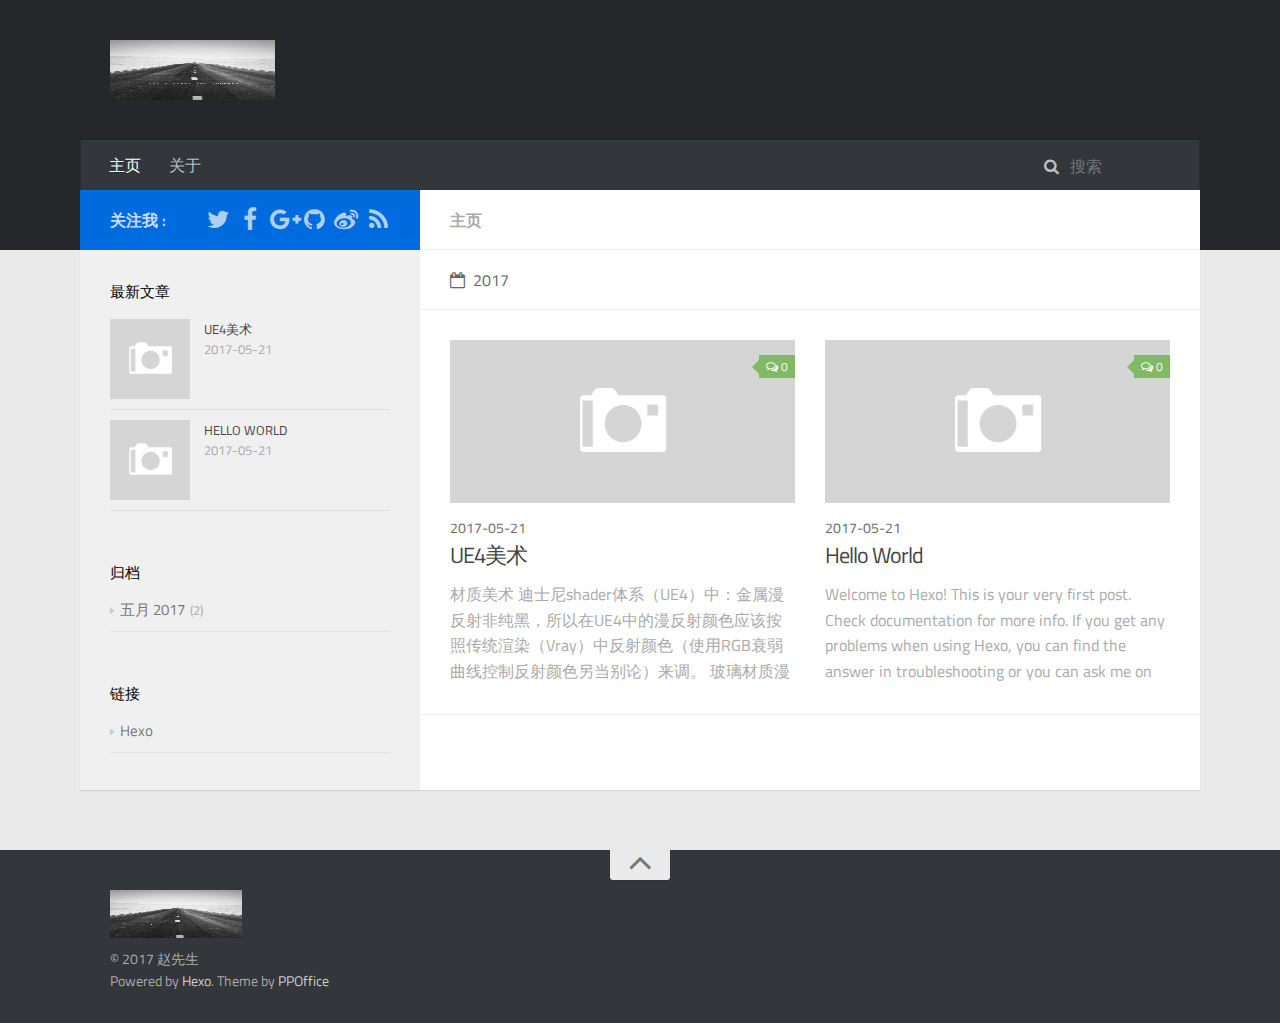
==== commit b280f591: "Site updated: 2017-05-21 15:39:19" ====
--- a/index.html
+++ b/index.html
@@ -269,7 +269,7 @@
             
                 
                 <li>
-                    <a class="social-tooltip" title="github" href="https://github.com/ppoffice/hexo-theme-hueman" target="_blank">
+                    <a class="social-tooltip" title="github" href="https://github.com/zhaogaoxing" target="_blank">
                         <i class="icon fa fa-github"></i>
                     </a>
                 </li>
--- a/css/style.css
+++ b/css/style.css
@@ -276,7 +276,7 @@
   padding: 10px 0;
   width: 165px;
   height: 60px;
-  background-image: url("images/logo-header.png");
+  background-image: url("images/bg1.jpg");
   background-position: 0px 10px;
   background-repeat: no-repeat;
   -webkit-background-size: 165px 60px;
